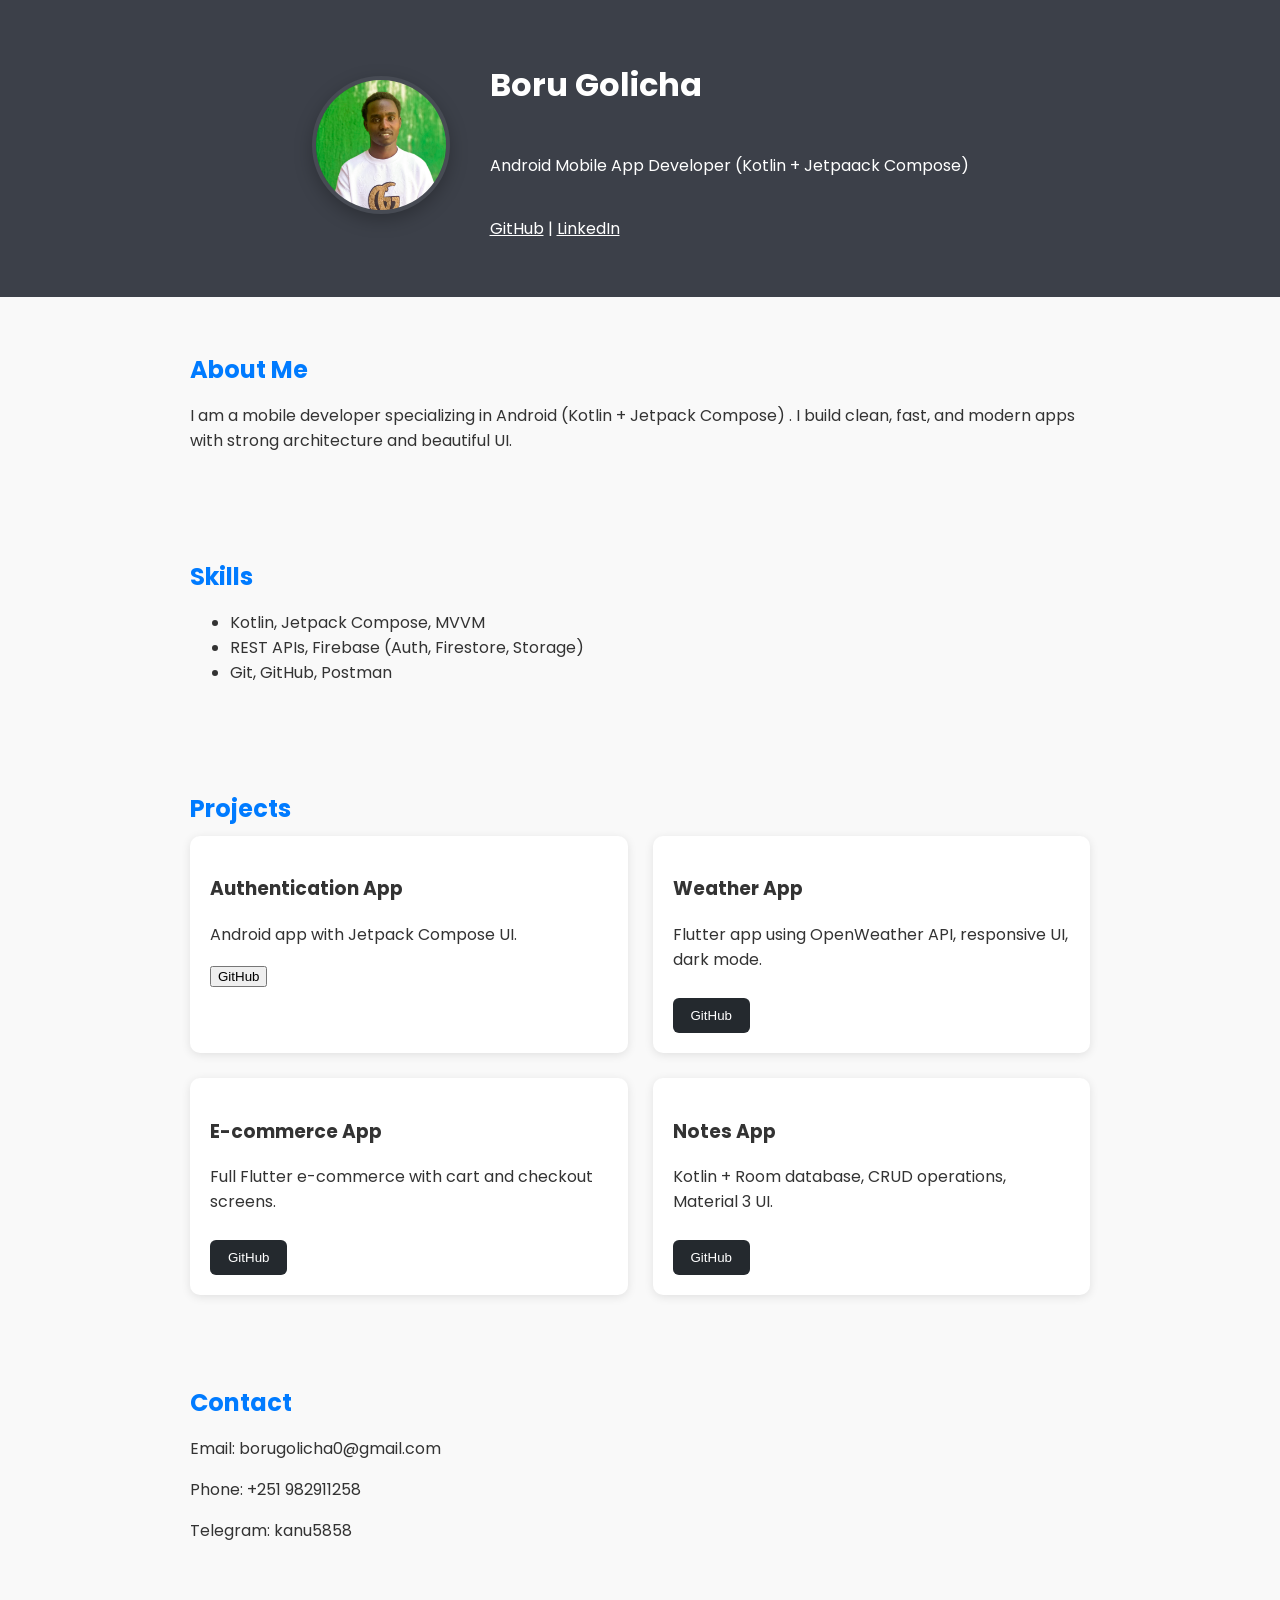
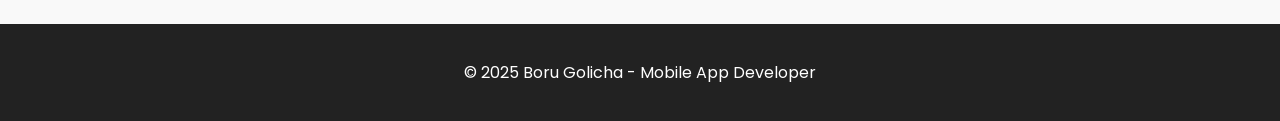
==== index.html @ 254abd11 "Update title to reflect Android Mobile App Developer" ====
<!DOCTYPE html>
<html lang="en">
<head>
<meta charset="UTF-8">
<meta name="viewport" content="width=device-width, initial-scale=1.0">
<title>Boru Golicha -Android Mobile App Developer</title>
<link href="https://fonts.googleapis.com/css2?family=Poppins:wght@300;400;600&display=swap" rel="stylesheet">

<style>
    body {
        font-family: 'Poppins', sans-serif;
        margin: 0;
        background: #f9f9f9;
        color: #333;
    }

    /* -------- HEADER -------- */
    header {
        padding: 40px 20px;
        text-align: center;
        background: #3c4049;
        color: #fff;
        display: flex;
        flex-direction: column;
        align-items: center;
        gap: 18px;
    }

    .profile img {
        border-radius: 50%;
        width: 130px;
        height: 130px;
        object-fit: cover;
        border: 4px solid rgba(255,255,255,0.06);
        box-shadow: 0 6px 18px rgba(0,0,0,0.25);
    }

    .header-text {
        display: flex;
        flex-direction: column;
        align-items: center;
        gap: 6px;
    }

    /* Desktop layout */
    @media (min-width: 768px) {
        header {
            flex-direction: row;
            justify-content: center;
            text-align: left;
            gap: 40px;
        }
        .header-text {
            align-items: flex-start;
        }
    }

    /* -------- CONTENT SECTIONS -------- */
    section {
        padding: 35px 20px;
        max-width: 900px;
        margin: auto;
    }

    h2 {
        color: #007bff;
        margin-bottom: 10px;
    }

    /* -------- PROJECTS GRID -------- */
    .projects {
        display: grid;
        grid-template-columns: 1fr;
        gap: 25px;
    }

    /* two columns only on large screens */
    @media (min-width: 768px) {
        .projects {
            grid-template-columns: 1fr 1fr;
        }
    }

    .card {
        background: #fff;
        padding: 20px;
        border-radius: 10px;
        box-shadow: 0 2px 10px rgba(0,0,0,0.1);
    }

    /* -------- GITHUB BUTTON -------- */
    .github-btn {
        cursor: pointer;
        padding: 10px 18px;
        background: #24292e;
        color: white;
        border: none;
        border-radius: 6px;
        transition: background 0.25s ease, transform 0.25s ease;
        margin-top: 10px;
    }

    .github-btn:hover {
        background: #2f363d;
        transform: scale(1.07);
    }

    footer {
        text-align: center;
        padding: 20px;
        background: #222;
        color: #fff;
        margin-top: 30px;
    }
</style>
</head>
<body>

<header>
    <div class="profile">
        <img src="profile.png" alt="My photo">

    </div>

    <div class="header-text">
        <h1>Boru Golicha</h1>
        <p>Android Mobile App Developer (Kotlin + Jetpaack Compose)</p>
        <p>
            <a href="https://github.com/kanu5858" style="color:#fff;">GitHub</a> |
            <a href="https://linkedin.com/in/boru5858" style="color:#fff;">LinkedIn</a>
        </p>
    </div>
</header>

<section>
    <h2>About Me</h2>
    <p>I am a mobile developer specializing in Android (Kotlin + Jetpack Compose) . I build clean, fast, and modern apps with strong architecture and beautiful UI.</p>
</section>

<section>
    <h2>Skills</h2>
    <ul>
        <li>Kotlin, Jetpack Compose, MVVM</li>
       <!-- <li>Flutter, Dart, Provider, Riverpod</li> -->
        <li>REST APIs, Firebase (Auth, Firestore, Storage)</li>
        <li>Git, GitHub, Postman</li>
    </ul>
</section>

<section>
    <h2>Projects</h2>
    <div class="projects">

        <div class="card">
            <h3>Authentication App</h3>
            <p>Android app with Jetpack Compose UI.</p>
            <button class="https://github.com/kanu5858/Android-Auth-App.git">GitHub</button>
        </div>

        <div class="card">
            <h3>Weather App</h3>
            <p>Flutter app using OpenWeather API, responsive UI, dark mode.</p>
            <button class="github-btn" data-link="https://github.com/kanu5858/weather-app">GitHub</button>
        </div>

        <div class="card">
            <h3>E-commerce App</h3>
            <p>Full Flutter e-commerce with cart and checkout screens.</p>
            <button class="github-btn" data-link="https://github.com/kanu5858/ecommerce-app">GitHub</button>
        </div>

        <div class="card">
            <h3>Notes App</h3>
            <p>Kotlin + Room database, CRUD operations, Material 3 UI.</p>
            <button class="github-btn" data-link="https://github.com/kanu5858/notes-app">GitHub</button>
        </div>

    </div>
</section>

<section>
    <h2>Contact</h2>
    <p>Email: borugolicha0@gmail.com</p>
    <p>Phone: +251 982911258</p>
    <p>Telegram: kanu5858</p>
</section>

<footer>
    <p>© 2025 Boru Golicha - Mobile App Developer</p>
</footer>

<script>
    document.querySelectorAll(".github-btn").forEach(btn => {
        btn.addEventListener("click", () => {
            window.open(btn.dataset.link, "_blank");
        });
    });
</script>

</body>
</html>
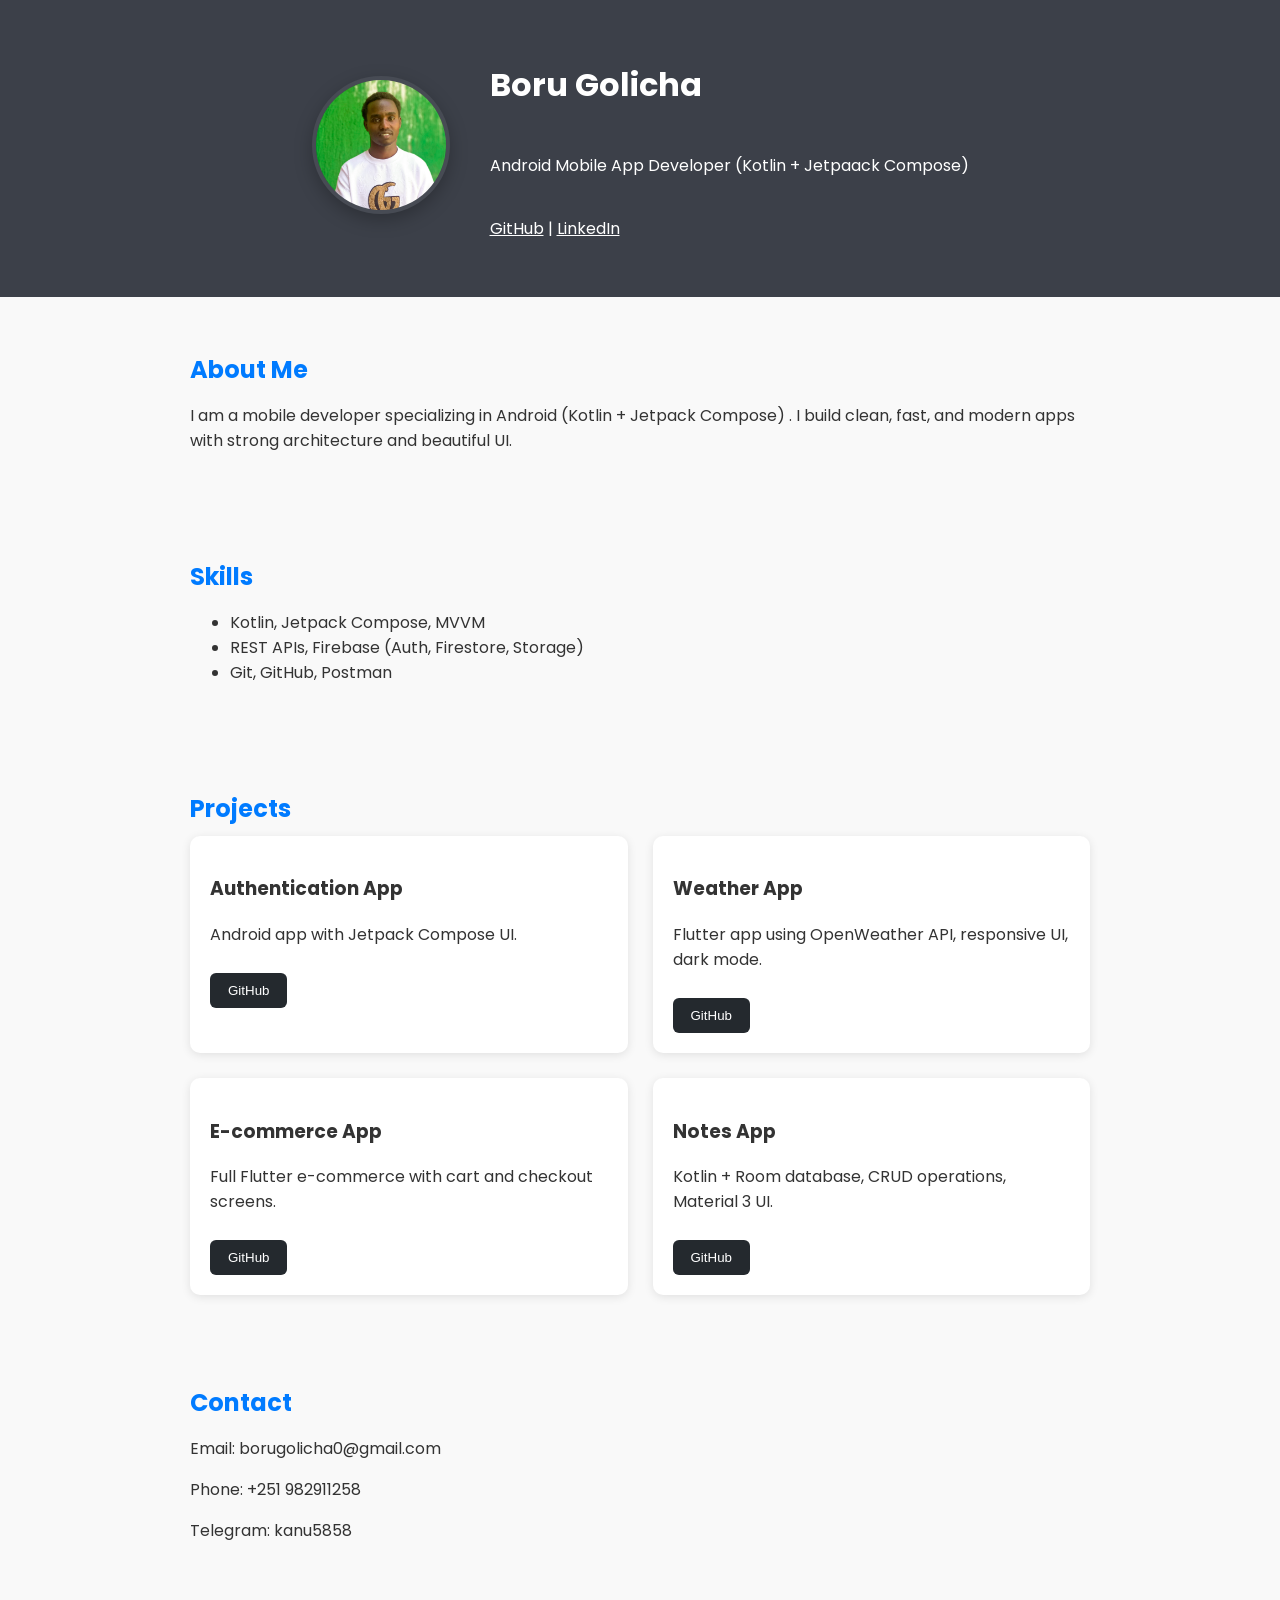
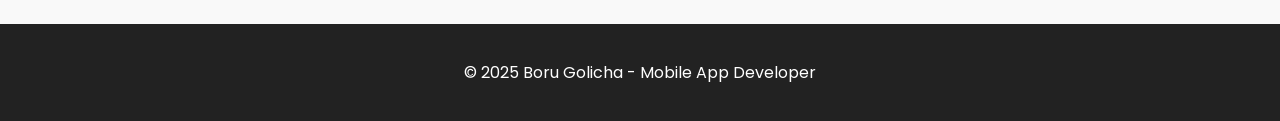
==== commit a17c9e1b: "Update GitHub button to use data-link attribute" ====
--- a/index.html
+++ b/index.html
@@ -154,7 +154,9 @@
         <div class="card">
             <h3>Authentication App</h3>
             <p>Android app with Jetpack Compose UI.</p>
-            <button class="https://github.com/kanu5858/Android-Auth-App.git">GitHub</button>
+            <button class="github-btn" data-link="https://github.com/kanu5858/Android-Auth-App.git">GitHub</button>
+         
+
         </div>
 
         <div class="card">
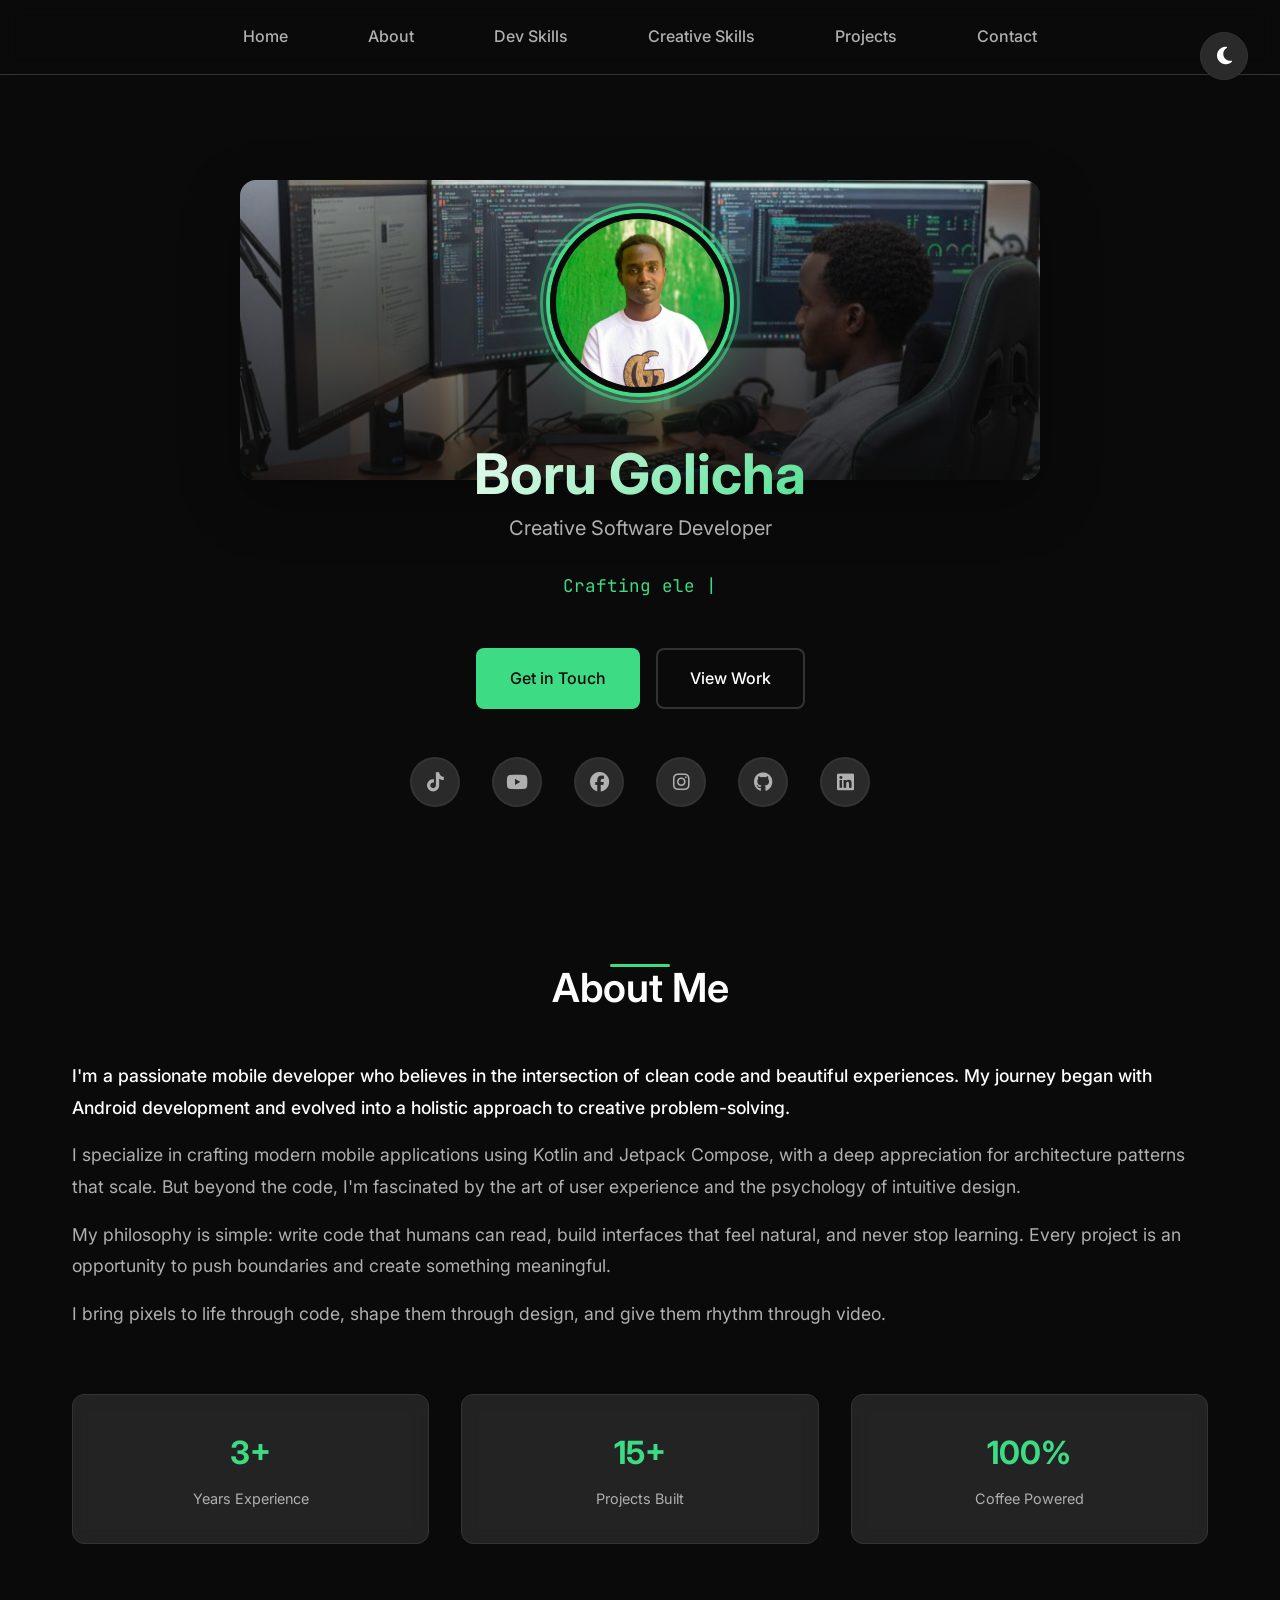
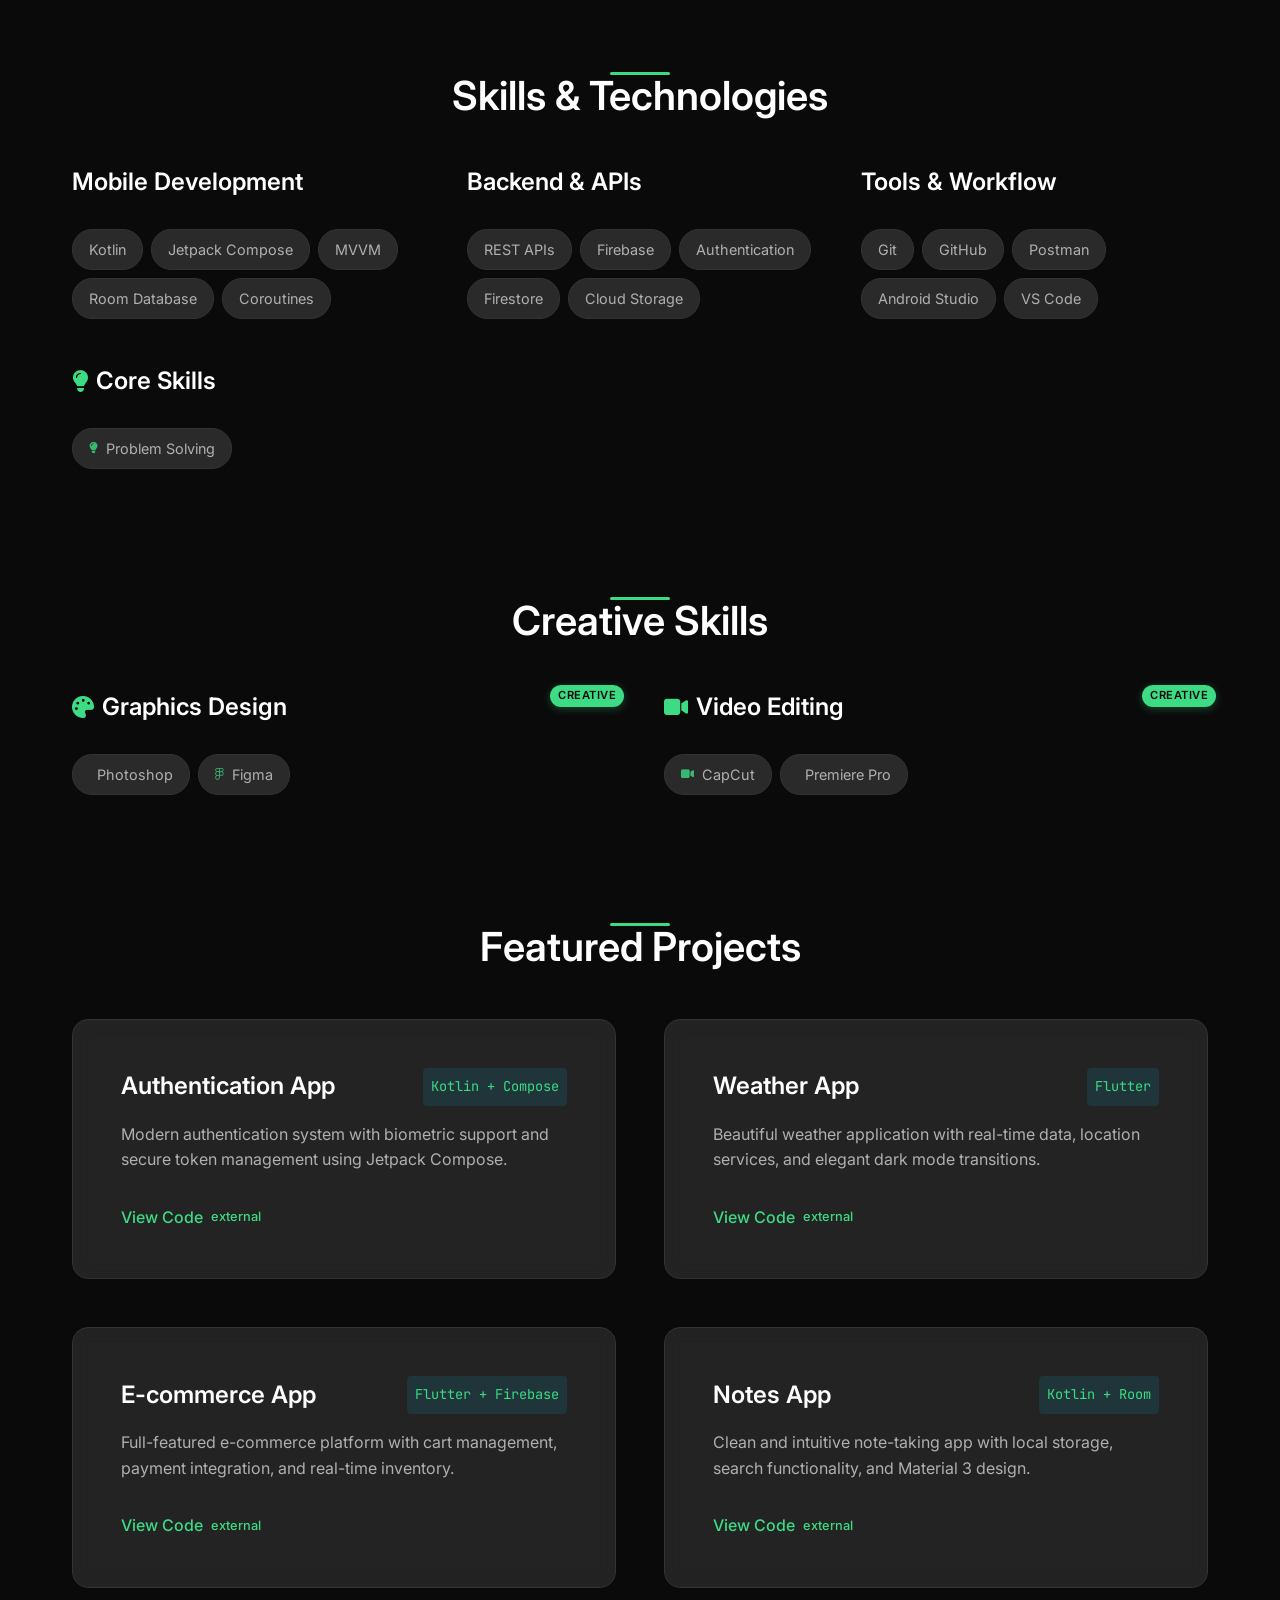
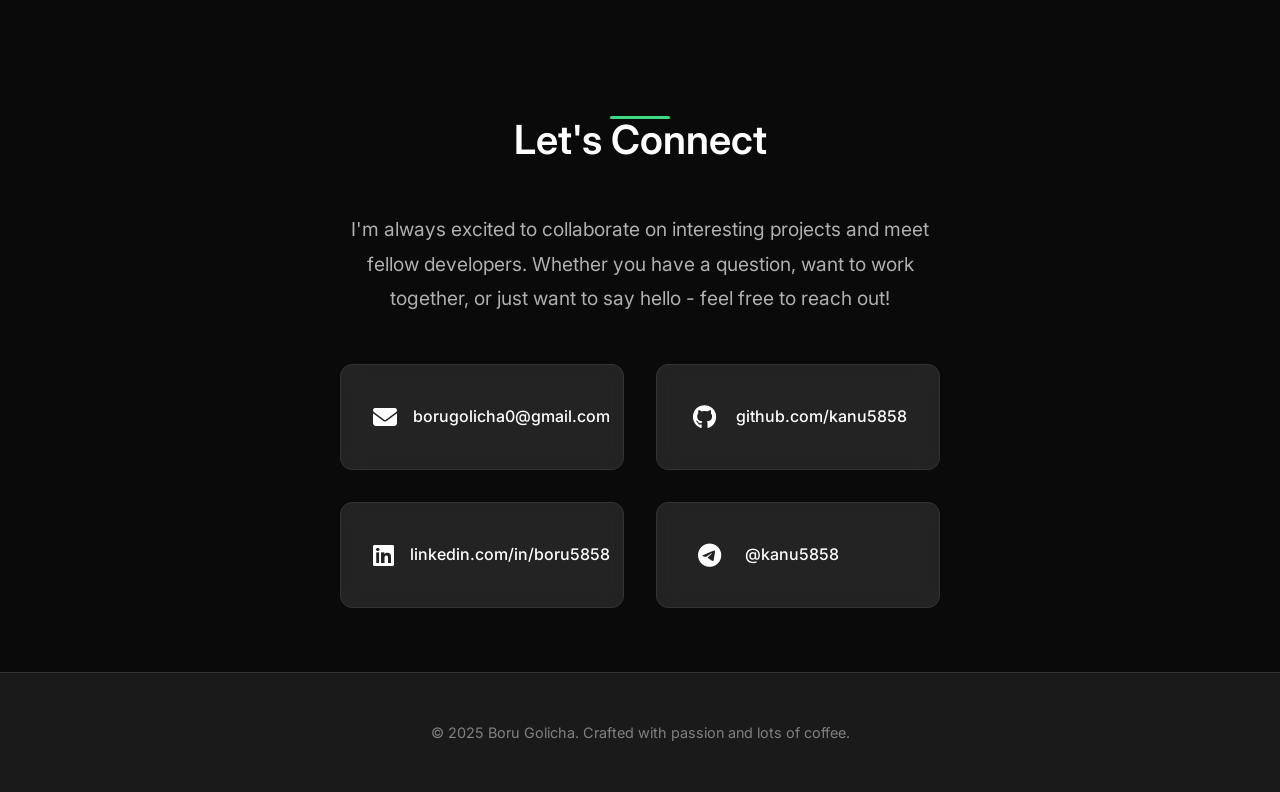
==== commit 921760ac: "Portfolio updated" ====
--- a/index.html
+++ b/index.html
@@ -1,203 +1,292 @@
 <!DOCTYPE html>
 <html lang="en">
 <head>
-<meta charset="UTF-8">
-<meta name="viewport" content="width=device-width, initial-scale=1.0">
-<title>Boru Golicha -Android Mobile App Developer</title>
-<link href="https://fonts.googleapis.com/css2?family=Poppins:wght@300;400;600&display=swap" rel="stylesheet">
-
-<style>
-    body {
-        font-family: 'Poppins', sans-serif;
-        margin: 0;
-        background: #f9f9f9;
-        color: #333;
-    }
-
-    /* -------- HEADER -------- */
-    header {
-        padding: 40px 20px;
-        text-align: center;
-        background: #3c4049;
-        color: #fff;
-        display: flex;
-        flex-direction: column;
-        align-items: center;
-        gap: 18px;
-    }
-
-    .profile img {
-        border-radius: 50%;
-        width: 130px;
-        height: 130px;
-        object-fit: cover;
-        border: 4px solid rgba(255,255,255,0.06);
-        box-shadow: 0 6px 18px rgba(0,0,0,0.25);
-    }
-
-    .header-text {
-        display: flex;
-        flex-direction: column;
-        align-items: center;
-        gap: 6px;
-    }
-
-    /* Desktop layout */
-    @media (min-width: 768px) {
-        header {
-            flex-direction: row;
-            justify-content: center;
-            text-align: left;
-            gap: 40px;
-        }
-        .header-text {
-            align-items: flex-start;
-        }
-    }
-
-    /* -------- CONTENT SECTIONS -------- */
-    section {
-        padding: 35px 20px;
-        max-width: 900px;
-        margin: auto;
-    }
-
-    h2 {
-        color: #007bff;
-        margin-bottom: 10px;
-    }
-
-    /* -------- PROJECTS GRID -------- */
-    .projects {
-        display: grid;
-        grid-template-columns: 1fr;
-        gap: 25px;
-    }
-
-    /* two columns only on large screens */
-    @media (min-width: 768px) {
-        .projects {
-            grid-template-columns: 1fr 1fr;
-        }
-    }
-
-    .card {
-        background: #fff;
-        padding: 20px;
-        border-radius: 10px;
-        box-shadow: 0 2px 10px rgba(0,0,0,0.1);
-    }
-
-    /* -------- GITHUB BUTTON -------- */
-    .github-btn {
-        cursor: pointer;
-        padding: 10px 18px;
-        background: #24292e;
-        color: white;
-        border: none;
-        border-radius: 6px;
-        transition: background 0.25s ease, transform 0.25s ease;
-        margin-top: 10px;
-    }
-
-    .github-btn:hover {
-        background: #2f363d;
-        transform: scale(1.07);
-    }
-
-    footer {
-        text-align: center;
-        padding: 20px;
-        background: #222;
-        color: #fff;
-        margin-top: 30px;
-    }
-</style>
+    <meta charset="UTF-8">
+    <meta name="viewport" content="width=device-width, initial-scale=1.0">
+    <title>Boru Golicha - Creative Software Developer</title>
+    <link rel="preconnect" href="https://fonts.googleapis.com">
+    <link rel="preconnect" href="https://fonts.gstatic.com" crossorigin>
+    <link href="https://fonts.googleapis.com/css2?family=Inter:wght@300;400;500;600;700&family=JetBrains+Mono:wght@400;500&display=swap" rel="stylesheet">
+    <link rel="stylesheet" href="https://cdnjs.cloudflare.com/ajax/libs/font-awesome/6.5.1/css/all.min.css">
+    <link rel="stylesheet" href="style.css">
 </head>
 <body>
-
-<header>
-    <div class="profile">
-        <img src="profile.png" alt="My photo">
-
-    </div>
-
-    <div class="header-text">
-        <h1>Boru Golicha</h1>
-        <p>Android Mobile App Developer (Kotlin + Jetpaack Compose)</p>
-        <p>
-            <a href="https://github.com/kanu5858" style="color:#fff;">GitHub</a> |
-            <a href="https://linkedin.com/in/boru5858" style="color:#fff;">LinkedIn</a>
-        </p>
-    </div>
-</header>
-
-<section>
-    <h2>About Me</h2>
-    <p>I am a mobile developer specializing in Android (Kotlin + Jetpack Compose) . I build clean, fast, and modern apps with strong architecture and beautiful UI.</p>
-</section>
-
-<section>
-    <h2>Skills</h2>
-    <ul>
-        <li>Kotlin, Jetpack Compose, MVVM</li>
-       <!-- <li>Flutter, Dart, Provider, Riverpod</li> -->
-        <li>REST APIs, Firebase (Auth, Firestore, Storage)</li>
-        <li>Git, GitHub, Postman</li>
-    </ul>
-</section>
-
-<section>
-    <h2>Projects</h2>
-    <div class="projects">
-
-        <div class="card">
-            <h3>Authentication App</h3>
-            <p>Android app with Jetpack Compose UI.</p>
-            <button class="github-btn" data-link="https://github.com/kanu5858/Android-Auth-App.git">GitHub</button>
-         
-
+    <div class="cursor-glow"></div>
+    
+    <button class="theme-toggle" aria-label="Toggle theme">
+        <i class="fas fa-moon theme-icon"></i>
+    </button>
+
+    <nav class="nav-container">
+        <div class="nav-content">
+            <a href="#hero" class="nav-link">Home</a>
+            <a href="#about" class="nav-link">About</a>
+            <a href="#skills" class="nav-link">Dev Skills</a>
+            <a href="#creative-skills" class="nav-link">Creative Skills</a>
+            <a href="#projects" class="nav-link">Projects</a>
+            <a href="#contact" class="nav-link">Contact</a>
         </div>
-
-        <div class="card">
-            <h3>Weather App</h3>
-            <p>Flutter app using OpenWeather API, responsive UI, dark mode.</p>
-            <button class="github-btn" data-link="https://github.com/kanu5858/weather-app">GitHub</button>
+    </nav>
+
+    <main>
+        <section id="hero" class="hero">
+            <div class="hero-background">
+                <div class="cover-image"></div>
+                <div class="hero-overlay"></div>
+            </div>
+            <div class="hero-content">
+                <div class="profile-container">
+                    <div class="profile-image-wrapper">
+                        <img src="profile.png" alt="Boru Golicha" class="profile-image">
+                        <div class="profile-border"></div>
+                    </div>
+                </div>
+                <h1 class="hero-title">
+                    <span class="name">Boru Golicha</span>
+                    <span class="title">Creative Software Developer</span>
+                </h1>
+                <p class="hero-tagline">
+                    <span id="typing-text"></span>
+                    <span class="cursor">|</span>
+                </p>
+                <div class="hero-actions">
+                    <a href="#contact" class="btn btn-primary">Get in Touch</a>
+                    <a href="#projects" class="btn btn-secondary">View Work</a>
+                </div>
+                <div class="hero-social">
+                    <a href="https://www.tiktok.com/@kanutechome" class="social-link" target="_blank" rel="noopener" aria-label="TikTok">
+                        <i class="fab fa-tiktok"></i>
+                    </a>
+                    <a href="https://www.youtube.com/@kanutechome" class="social-link" target="_blank" rel="noopener" aria-label="YouTube">
+                        <i class="fab fa-youtube"></i>
+                    </a>
+                    <a href="https://facebook.com/@kanutechome" class="social-link" target="_blank" rel="noopener" aria-label="Facebook">
+                        <i class="fab fa-facebook"></i>
+                    </a>
+                    <a href="https://instagram.com/kanu5858" class="social-link" target="_blank" rel="noopener" aria-label="Instagram">
+                        <i class="fab fa-instagram"></i>
+                    </a>
+                    <a href="https://github.com/kanu5858" class="social-link" target="_blank" rel="noopener" aria-label="GitHub">
+                        <i class="fab fa-github"></i>
+                    </a>
+                    <a href="https://linkedin.com/in/boru5858" class="social-link" target="_blank" rel="noopener" aria-label="LinkedIn">
+                        <i class="fab fa-linkedin"></i>
+                    </a>
+                </div>
+            </div>
+            <div class="hero-visual">
+                <div class="code-grid">
+                    <div class="code-line"></div>
+                    <div class="code-line"></div>
+                    <div class="code-line"></div>
+                    <div class="code-line"></div>
+                    <div class="code-line"></div>
+                </div>
+            </div>
+        </section>
+
+        <section id="about" class="about">
+            <div class="container">
+                <h2 class="section-title">About Me</h2>
+                <div class="about-content">
+                    <div class="about-text">
+                        <p class="about-intro">
+                            I'm a passionate mobile developer who believes in the intersection of clean code and beautiful experiences. My journey began with Android development and evolved into a holistic approach to creative problem-solving.
+                        </p>
+                        <p>
+                            I specialize in crafting modern mobile applications using Kotlin and Jetpack Compose, with a deep appreciation for architecture patterns that scale. But beyond the code, I'm fascinated by the art of user experience and the psychology of intuitive design.
+                        </p>
+                        <p>
+                            My philosophy is simple: write code that humans can read, build interfaces that feel natural, and never stop learning. Every project is an opportunity to push boundaries and create something meaningful.
+                        </p>
+                        <p>
+                            I bring pixels to life through code, shape them through design, and give them rhythm through video.
+                        </p>
+                    </div>
+                    <div class="about-stats">
+                        <div class="stat">
+                            <span class="stat-number">3+</span>
+                            <span class="stat-label">Years Experience</span>
+                        </div>
+                        <div class="stat">
+                            <span class="stat-number">15+</span>
+                            <span class="stat-label">Projects Built</span>
+                        </div>
+                        <div class="stat">
+                            <span class="stat-number">100%</span>
+                            <span class="stat-label">Coffee Powered</span>
+                        </div>
+                    </div>
+                </div>
+            </div>
+        </section>
+
+        <section id="skills" class="skills">
+            <div class="container">
+                <h2 class="section-title">Skills & Technologies</h2>
+                <div class="skills-grid">
+                    <div class="skill-category">
+                        <h3>Mobile Development</h3>
+                        <div class="skill-chips">
+                            <span class="skill-chip">Kotlin</span>
+                            <span class="skill-chip">Jetpack Compose</span>
+                            <span class="skill-chip">MVVM</span>
+                            <span class="skill-chip">Room Database</span>
+                            <span class="skill-chip">Coroutines</span>
+                        </div>
+                    </div>
+                    <div class="skill-category">
+                        <h3>Backend & APIs</h3>
+                        <div class="skill-chips">
+                            <span class="skill-chip">REST APIs</span>
+                            <span class="skill-chip">Firebase</span>
+                            <span class="skill-chip">Authentication</span>
+                            <span class="skill-chip">Firestore</span>
+                            <span class="skill-chip">Cloud Storage</span>
+                        </div>
+                    </div>
+                    <div class="skill-category">
+                        <h3>Tools & Workflow</h3>
+                        <div class="skill-chips">
+                            <span class="skill-chip">Git</span>
+                            <span class="skill-chip">GitHub</span>
+                            <span class="skill-chip">Postman</span>
+                            <span class="skill-chip">Android Studio</span>
+                            <span class="skill-chip">VS Code</span>
+                        </div>
+                    </div>
+                    <div class="skill-category">
+                        <h3><i class="fas fa-lightbulb"></i> Core Skills</h3>
+                        <div class="skill-chips">
+                            <span class="skill-chip"><i class="fas fa-lightbulb"></i> Problem Solving</span>
+                        </div>
+                    </div>
+                                    </div>
+            </div>
+        </section>
+
+        <section id="creative-skills" class="skills">
+            <div class="container">
+                <h2 class="section-title">Creative Skills</h2>
+                <div class="skills-grid">
+                    <div class="skill-category creative-category">
+                        <h3><i class="fas fa-palette"></i> Graphics Design</h3>
+                        <div class="skill-chips">
+                            <span class="skill-chip"><i class="fab fa-adobe"></i> Photoshop</span>
+                            <span class="skill-chip"><i class="fab fa-figma"></i> Figma</span>
+                        </div>
+                    </div>
+                    <div class="skill-category creative-category">
+                        <h3><i class="fas fa-video"></i> Video Editing</h3>
+                        <div class="skill-chips">
+                            <span class="skill-chip"><i class="fas fa-video"></i> CapCut</span>
+                            <span class="skill-chip"><i class="fab fa-adobe"></i> Premiere Pro</span>
+                        </div>
+                    </div>
+                </div>
+            </div>
+        </section>
+
+        <section id="projects" class="projects">
+            <div class="container">
+                <h2 class="section-title">Featured Projects</h2>
+                <div class="projects-grid">
+                    <article class="project-card">
+                        <div class="project-header">
+                            <h3>Authentication App</h3>
+                            <span class="project-tech">Kotlin + Compose</span>
+                        </div>
+                        <p>Modern authentication system with biometric support and secure token management using Jetpack Compose.</p>
+                        <div class="project-links">
+                            <a href="https://github.com/kanu5858/Android-Auth-App.git" class="project-link" target="_blank" rel="noopener">
+                                <span>View Code</span>
+                                <span>external</span>
+                            </a>
+                        </div>
+                    </article>
+
+                    <article class="project-card">
+                        <div class="project-header">
+                            <h3>Weather App</h3>
+                            <span class="project-tech">Flutter</span>
+                        </div>
+                        <p>Beautiful weather application with real-time data, location services, and elegant dark mode transitions.</p>
+                        <div class="project-links">
+                            <a href="https://github.com/kanu5858/weather-app" class="project-link" target="_blank" rel="noopener">
+                                <span>View Code</span>
+                                <span>external</span>
+                            </a>
+                        </div>
+                    </article>
+
+                    <article class="project-card">
+                        <div class="project-header">
+                            <h3>E-commerce App</h3>
+                            <span class="project-tech">Flutter + Firebase</span>
+                        </div>
+                        <p>Full-featured e-commerce platform with cart management, payment integration, and real-time inventory.</p>
+                        <div class="project-links">
+                            <a href="https://github.com/kanu5858/ecommerce-app" class="project-link" target="_blank" rel="noopener">
+                                <span>View Code</span>
+                                <span>external</span>
+                            </a>
+                        </div>
+                    </article>
+
+                    <article class="project-card">
+                        <div class="project-header">
+                            <h3>Notes App</h3>
+                            <span class="project-tech">Kotlin + Room</span>
+                        </div>
+                        <p>Clean and intuitive note-taking app with local storage, search functionality, and Material 3 design.</p>
+                        <div class="project-links">
+                            <a href="https://github.com/kanu5858/notes-app" class="project-link" target="_blank" rel="noopener">
+                                <span>View Code</span>
+                                <span>external</span>
+                            </a>
+                        </div>
+                    </article>
+                </div>
+            </div>
+        </section>
+
+        <section id="contact" class="contact">
+            <div class="container">
+                <h2 class="section-title">Let's Connect</h2>
+                <div class="contact-content">
+                    <p class="contact-intro">
+                        I'm always excited to collaborate on interesting projects and meet fellow developers. 
+                        Whether you have a question, want to work together, or just want to say hello - feel free to reach out!
+                    </p>
+                    <div class="contact-links">
+                        <a href="mailto:borugolicha0@gmail.com" class="contact-link">
+                            <i class="fas fa-envelope contact-icon"></i>
+                            <span class="contact-text">borugolicha0@gmail.com</span>
+                        </a>
+                        <a href="https://github.com/kanu5858" class="contact-link" target="_blank" rel="noopener">
+                            <i class="fab fa-github contact-icon"></i>
+                            <span class="contact-text">github.com/kanu5858</span>
+                        </a>
+                        <a href="https://linkedin.com/in/boru5858" class="contact-link" target="_blank" rel="noopener">
+                            <i class="fab fa-linkedin contact-icon"></i>
+                            <span class="contact-text">linkedin.com/in/boru5858</span>
+                        </a>
+                        <a href="https://t.me/kanu5858" class="contact-link" target="_blank" rel="noopener">
+                            <i class="fab fa-telegram contact-icon"></i>
+                            <span class="contact-text">@kanu5858</span>
+                        </a>
+                    </div>
+                </div>
+            </div>
+        </section>
+    </main>
+
+    <footer class="footer">
+        <div class="container">
+            <p>&copy; 2025 Boru Golicha. Crafted with passion and lots of coffee.</p>
         </div>
-
-        <div class="card">
-            <h3>E-commerce App</h3>
-            <p>Full Flutter e-commerce with cart and checkout screens.</p>
-            <button class="github-btn" data-link="https://github.com/kanu5858/ecommerce-app">GitHub</button>
-        </div>
-
-        <div class="card">
-            <h3>Notes App</h3>
-            <p>Kotlin + Room database, CRUD operations, Material 3 UI.</p>
-            <button class="github-btn" data-link="https://github.com/kanu5858/notes-app">GitHub</button>
-        </div>
-
-    </div>
-</section>
-
-<section>
-    <h2>Contact</h2>
-    <p>Email: borugolicha0@gmail.com</p>
-    <p>Phone: +251 982911258</p>
-    <p>Telegram: kanu5858</p>
-</section>
-
-<footer>
-    <p>© 2025 Boru Golicha - Mobile App Developer</p>
-</footer>
-
-<script>
-    document.querySelectorAll(".github-btn").forEach(btn => {
-        btn.addEventListener("click", () => {
-            window.open(btn.dataset.link, "_blank");
-        });
-    });
-</script>
-
+    </footer>
+
+    <script src="script.js"></script>
 </body>
 </html>
--- a/style.css
+++ b/style.css
@@ -0,0 +1,996 @@
+/* ===== CSS VARIABLES & GLOBAL STYLES ===== */
+:root {
+  /* Colors */
+  --bg-primary: #0a0a0a;
+  --bg-secondary: #1a1a1a;
+  --bg-tertiary: #2a2a2a;
+  --text-primary: #ffffff;
+  --text-secondary: #b0b0b0;
+  --text-muted: #808080;
+  --accent: #3ddc84;
+  --accent-hover: #00c853;
+  --border: #333333;
+  --card-bg: rgba(42, 42, 42, 0.8);
+  
+  /* Typography */
+  --font-primary: 'Inter', -apple-system, BlinkMacSystemFont, 'Segoe UI', sans-serif;
+  --font-mono: 'JetBrains Mono', 'Fira Code', 'Consolas', monospace;
+  
+  /* Spacing */
+  --spacing-xs: 0.5rem;
+  --spacing-sm: 1rem;
+  --spacing-md: 2rem;
+  --spacing-lg: 3rem;
+  --spacing-xl: 4rem;
+  
+  /* Transitions */
+  --transition-fast: 0.15s ease;
+  --transition-normal: 0.3s ease;
+  --transition-slow: 0.5s ease;
+  
+  /* Shadows */
+  --shadow-sm: 0 2px 8px rgba(0, 0, 0, 0.3);
+  --shadow-md: 0 8px 24px rgba(0, 0, 0, 0.4);
+  --shadow-lg: 0 16px 48px rgba(0, 0, 0, 0.5);
+}
+
+/* Light Theme */
+[data-theme="light"] {
+  --bg-primary: #ffffff;
+  --bg-secondary: #f8f9fa;
+  --bg-tertiary: #e9ecef;
+  --text-primary: #212529;
+  --text-secondary: #6c757d;
+  --text-muted: #adb5bd;
+  --accent: #3ddc84;
+  --accent-hover: #00c853;
+  --border: #dee2e6;
+  --card-bg: rgba(255, 255, 255, 0.9);
+}
+
+/* ===== RESET & BASE ===== */
+* {
+  margin: 0;
+  padding: 0;
+  box-sizing: border-box;
+}
+
+html {
+  scroll-behavior: smooth;
+  font-size: 16px;
+}
+
+body {
+  font-family: var(--font-primary);
+  background: var(--bg-primary);
+  color: var(--text-primary);
+  line-height: 1.6;
+  overflow-x: hidden;
+  transition: background-color var(--transition-normal), color var(--transition-normal);
+}
+
+/* ===== TYPOGRAPHY ===== */
+h1, h2, h3 {
+  font-weight: 600;
+  line-height: 1.2;
+  color: var(--text-primary);
+}
+
+h1 { font-size: clamp(2rem, 5vw, 3.5rem); }
+h2 { font-size: clamp(1.5rem, 4vw, 2.5rem); }
+h3 { font-size: clamp(1.25rem, 3vw, 1.5rem); }
+
+p {
+  color: var(--text-secondary);
+  margin-bottom: var(--spacing-sm);
+}
+
+/* ===== LAYOUT ===== */
+.container {
+  max-width: 1200px;
+  margin: 0 auto;
+  padding: 0 var(--spacing-md);
+}
+
+section {
+  padding: var(--spacing-xl) 0;
+  position: relative;
+}
+
+.section-title {
+  text-align: center;
+  margin-bottom: var(--spacing-lg);
+  position: relative;
+}
+
+.section-title::after {
+  content: '';
+  position: absolute;
+  bottom: -var(--spacing-xs);
+  left: 50%;
+  transform: translateX(-50%);
+  width: 60px;
+  height: 3px;
+  background: var(--accent);
+  border-radius: 2px;
+}
+
+/* ===== NAVIGATION ===== */
+.nav-container {
+  position: fixed;
+  top: 0;
+  left: 0;
+  right: 0;
+  z-index: 1000;
+  background: rgba(10, 10, 10, 0.8);
+  backdrop-filter: blur(10px);
+  border-bottom: 1px solid var(--border);
+  transition: all var(--transition-normal);
+}
+
+[data-theme="light"] .nav-container {
+  background: rgba(255, 255, 255, 0.9);
+}
+
+.nav-content {
+  display: flex;
+  justify-content: center;
+  align-items: center;
+  padding: var(--spacing-sm) 0;
+  gap: var(--spacing-lg);
+}
+
+.nav-link {
+  color: var(--text-secondary);
+  text-decoration: none;
+  font-weight: 500;
+  padding: var(--spacing-xs) var(--spacing-sm);
+  border-radius: 6px;
+  transition: all var(--transition-fast);
+  position: relative;
+}
+
+.nav-link:hover {
+  color: var(--text-primary);
+  background: rgba(0, 212, 255, 0.1);
+}
+
+.nav-link:focus {
+  outline: 2px solid var(--accent);
+  outline-offset: 2px;
+}
+
+/* ===== THEME TOGGLE ===== */
+.theme-toggle {
+  position: fixed;
+  top: var(--spacing-md);
+  right: var(--spacing-md);
+  z-index: 1001;
+  background: var(--bg-tertiary);
+  border: 1px solid var(--border);
+  border-radius: 50%;
+  width: 48px;
+  height: 48px;
+  display: flex;
+  align-items: center;
+  justify-content: center;
+  cursor: pointer;
+  transition: all var(--transition-normal);
+  color: var(--text-primary);
+}
+
+.theme-toggle:hover {
+  background: var(--accent);
+  transform: scale(1.1);
+}
+
+.theme-toggle:focus {
+  outline: 2px solid var(--accent);
+  outline-offset: 2px;
+}
+
+.theme-icon {
+  font-size: 20px;
+}
+
+/* ===== CURSOR GLOW ===== */
+.cursor-glow {
+  position: fixed;
+  width: 20px;
+  height: 20px;
+  border-radius: 50%;
+  background: radial-gradient(circle, var(--accent), transparent);
+  pointer-events: none;
+  z-index: 9999;
+  opacity: 0;
+  transition: opacity 0.3s ease;
+  transform: translate(-50%, -50%);
+}
+
+/* ===== HERO SECTION ===== */
+.hero {
+  min-height: 100vh;
+  display: flex;
+  align-items: center;
+  justify-content: center;
+  position: relative;
+  overflow: hidden;
+  background: var(--bg-primary);
+}
+
+.hero-background {
+  position: absolute;
+  top: 20%;
+  left: 50%;
+  transform: translateX(-50%);
+  width: 90%;
+  max-width: 800px;
+  height: 300px;
+  z-index: 1;
+  border-radius: 16px;
+  overflow: hidden;
+  box-shadow: 0 20px 60px rgba(0, 0, 0, 0.3);
+}
+
+.cover-image {
+  width: 100%;
+  height: 100%;
+  background: linear-gradient(135deg, var(--bg-secondary) 0%, var(--bg-tertiary) 100%);
+  background-image: 
+    url('cover.jpg'),
+    linear-gradient(135deg, var(--bg-secondary) 0%, var(--bg-tertiary) 100%);
+  background-size: cover;
+  background-position: center;
+  background-repeat: no-repeat;
+  position: relative;
+}
+
+.cover-image::before {
+  content: '';
+  position: absolute;
+  top: 0;
+  left: 0;
+  right: 0;
+  bottom: 0;
+  background: linear-gradient(
+    to bottom,
+    rgba(10, 10, 10, 0) 0%,
+    rgba(10, 10, 10, 0.4) 30%,
+    rgba(10, 10, 10, 0.8) 100%
+  );
+}
+
+[data-theme="light"] .cover-image::before {
+  background: linear-gradient(
+    to bottom,
+    rgba(255, 255, 255, 0) 0%,
+    rgba(255, 255, 255, 0.4) 30%,
+    rgba(255, 255, 255, 0.8) 100%
+  );
+}
+
+.profile-container {
+  position: relative;
+  z-index: 3;
+  margin-top: 120px;
+  margin-bottom: var(--spacing-lg);
+}
+
+.profile-image-wrapper {
+  position: relative;
+  width: 180px;
+  height: 180px;
+  margin: 0 auto;
+}
+
+.profile-image {
+  width: 100%;
+  height: 100%;
+  border-radius: 50%;
+  object-fit: cover;
+  border: 6px solid var(--bg-primary);
+  box-shadow: 
+    0 0 0 4px var(--accent),
+    0 12px 40px rgba(61, 220, 132, 0.3);
+  transition: all var(--transition-normal);
+}
+
+.profile-border {
+  position: absolute;
+  top: -10px;
+  left: -10px;
+  right: -10px;
+  bottom: -10px;
+  border: 3px solid var(--accent);
+  border-radius: 50%;
+  opacity: 0.6;
+  animation: profilePulse 3s ease-in-out infinite;
+}
+
+@keyframes profilePulse {
+  0%, 100% { 
+    transform: scale(1);
+    opacity: 0.6;
+  }
+  50% { 
+    transform: scale(1.05);
+    opacity: 0.3;
+  }
+}
+
+.profile-image:hover {
+  transform: scale(1.05);
+  box-shadow: 
+    0 0 0 4px var(--bg-primary),
+    0 0 0 8px var(--accent),
+    0 16px 48px rgba(61, 220, 132, 0.4);
+}
+
+.hero-content {
+  text-align: center;
+  z-index: 2;
+  max-width: 800px;
+  padding: 0 var(--spacing-md);
+}
+
+.hero-title {
+  margin-bottom: var(--spacing-md);
+}
+
+.name {
+  display: block;
+  font-weight: 700;
+  background: linear-gradient(135deg, var(--text-primary), var(--accent));
+  -webkit-background-clip: text;
+  -webkit-text-fill-color: transparent;
+  background-clip: text;
+  margin-bottom: var(--spacing-xs);
+}
+
+.title {
+  display: block;
+  font-weight: 400;
+  color: var(--text-secondary);
+  font-size: clamp(1rem, 2.5vw, 1.25rem);
+}
+
+.hero-tagline {
+  font-family: var(--font-mono);
+  font-size: clamp(0.9rem, 2vw, 1.1rem);
+  color: var(--accent);
+  margin-bottom: var(--spacing-lg);
+  min-height: 1.5em;
+}
+
+.cursor {
+  animation: blink 1s infinite;
+}
+
+@keyframes blink {
+  0%, 50% { opacity: 1; }
+  51%, 100% { opacity: 0; }
+}
+
+.hero-actions {
+  display: flex;
+  gap: var(--spacing-sm);
+  justify-content: center;
+  flex-wrap: wrap;
+}
+
+.hero-social {
+  display: flex;
+  gap: var(--spacing-md);
+  justify-content: center;
+  margin-top: var(--spacing-lg);
+  flex-wrap: wrap;
+}
+
+.social-link {
+  display: flex;
+  align-items: center;
+  justify-content: center;
+  width: 50px;
+  height: 50px;
+  border-radius: 50%;
+  background: var(--bg-tertiary);
+  border: 2px solid var(--border);
+  color: var(--text-secondary);
+  text-decoration: none;
+  transition: all var(--transition-normal);
+  font-size: 1.2rem;
+}
+
+.social-link:hover {
+  background: var(--accent);
+  color: var(--bg-primary);
+  border-color: var(--accent);
+  transform: translateY(-4px) scale(1.1);
+  box-shadow: 0 8px 24px rgba(61, 220, 132, 0.3);
+}
+
+.social-link:focus {
+  outline: 2px solid var(--accent);
+  outline-offset: 4px;
+}
+
+.btn {
+  padding: var(--spacing-sm) var(--spacing-md);
+  border-radius: 8px;
+  text-decoration: none;
+  font-weight: 500;
+  transition: all var(--transition-normal);
+  border: 2px solid transparent;
+  display: inline-flex;
+  align-items: center;
+  gap: var(--spacing-xs);
+}
+
+.btn-primary {
+  background: var(--accent);
+  color: var(--bg-primary);
+}
+
+.btn-primary:hover {
+  background: var(--accent-hover);
+  transform: translateY(-2px);
+  box-shadow: 0 8px 24px rgba(0, 212, 255, 0.3);
+}
+
+.btn-secondary {
+  background: transparent;
+  color: var(--text-primary);
+  border-color: var(--border);
+}
+
+.btn-secondary:hover {
+  background: var(--bg-tertiary);
+  border-color: var(--accent);
+  transform: translateY(-2px);
+}
+
+.btn:focus {
+  outline: 2px solid var(--accent);
+  outline-offset: 2px;
+}
+
+.hero-visual {
+  position: absolute;
+  top: 50%;
+  right: 10%;
+  transform: translateY(-50%);
+  opacity: 0.3;
+  z-index: 1;
+}
+
+.code-grid {
+  display: flex;
+  flex-direction: column;
+  gap: var(--spacing-xs);
+}
+
+.code-line {
+  height: 2px;
+  background: var(--accent);
+  border-radius: 1px;
+  animation: codeLine 3s ease-in-out infinite;
+}
+
+.code-line:nth-child(1) { width: 80%; animation-delay: 0s; }
+.code-line:nth-child(2) { width: 60%; animation-delay: 0.2s; }
+.code-line:nth-child(3) { width: 90%; animation-delay: 0.4s; }
+.code-line:nth-child(4) { width: 70%; animation-delay: 0.6s; }
+.code-line:nth-child(5) { width: 85%; animation-delay: 0.8s; }
+
+@keyframes codeLine {
+  0%, 100% { opacity: 0.3; transform: scaleX(0.8); }
+  50% { opacity: 1; transform: scaleX(1); }
+}
+
+/* ===== ABOUT SECTION ===== */
+.about-content {
+  display: grid;
+  grid-template-columns: 1fr;
+  gap: var(--spacing-lg);
+  align-items: start;
+}
+
+.about-text p {
+  font-size: 1.1rem;
+  line-height: 1.8;
+}
+
+.about-intro {
+  font-size: 1.3rem;
+  color: var(--text-primary);
+  font-weight: 500;
+}
+
+.about-stats {
+  display: grid;
+  grid-template-columns: repeat(auto-fit, minmax(150px, 1fr));
+  gap: var(--spacing-md);
+}
+
+.stat {
+  text-align: center;
+  padding: var(--spacing-md);
+  background: var(--card-bg);
+  border-radius: 12px;
+  backdrop-filter: blur(10px);
+  border: 1px solid var(--border);
+  transition: all var(--transition-normal);
+}
+
+.stat:hover {
+  transform: translateY(-4px);
+  border-color: var(--accent);
+  box-shadow: var(--shadow-md);
+}
+
+.stat-number {
+  display: block;
+  font-size: 2rem;
+  font-weight: 700;
+  color: var(--accent);
+  margin-bottom: var(--spacing-xs);
+}
+
+.stat-label {
+  font-size: 0.9rem;
+  color: var(--text-secondary);
+}
+
+/* ===== SKILLS SECTION ===== */
+.skills-grid {
+  display: grid;
+  grid-template-columns: repeat(auto-fit, minmax(300px, 1fr));
+  gap: var(--spacing-lg);
+}
+
+@media (max-width: 768px) {
+  .skills-grid {
+    grid-template-columns: 1fr;
+    gap: var(--spacing-md);
+  }
+  
+  .creative-category::before {
+    top: -6px;
+    right: -6px;
+    font-size: 0.65rem;
+    padding: 1px 6px;
+  }
+  
+  .skill-chip {
+    font-size: 0.85rem;
+  }
+  
+  .skill-chip i {
+    font-size: 0.75em;
+  }
+}
+
+@media (max-width: 480px) {
+  .skill-category h3 {
+    font-size: 1.1rem;
+  }
+  
+  .skill-chip {
+    font-size: 0.8rem;
+    padding: 6px 10px;
+  }
+  
+  .skill-chip i {
+    font-size: 0.7em;
+  }
+}
+
+.skill-category h3 {
+  margin-bottom: var(--spacing-md);
+  color: var(--text-primary);
+  display: flex;
+  align-items: center;
+  gap: var(--spacing-xs);
+}
+
+.skill-category h3 i {
+  color: var(--accent);
+  font-size: 0.9em;
+}
+
+.creative-category {
+  position: relative;
+}
+
+.creative-category::before {
+  content: 'Creative';
+  position: absolute;
+  top: -8px;
+  right: -8px;
+  background: var(--accent);
+  color: var(--bg-primary);
+  font-size: 0.7rem;
+  font-weight: 600;
+  padding: 2px 8px;
+  border-radius: 12px;
+  text-transform: uppercase;
+  letter-spacing: 0.5px;
+  box-shadow: 0 2px 8px rgba(61, 220, 132, 0.3);
+  z-index: 1;
+}
+
+.skill-chips {
+  display: flex;
+  flex-wrap: wrap;
+  gap: var(--spacing-xs);
+}
+
+.skill-chip {
+  padding: var(--spacing-xs) var(--spacing-sm);
+  background: var(--bg-tertiary);
+  border: 1px solid var(--border);
+  border-radius: 20px;
+  font-size: 0.9rem;
+  color: var(--text-secondary);
+  transition: all var(--transition-fast);
+  cursor: default;
+  display: inline-flex;
+  align-items: center;
+  gap: var(--spacing-xs);
+}
+
+.skill-chip i {
+  font-size: 0.8em;
+  color: var(--accent);
+  opacity: 0.8;
+  transition: all var(--transition-fast);
+}
+
+.skill-chip:hover i {
+  opacity: 1;
+  transform: scale(1.1);
+}
+
+.skill-chip:hover {
+  background: var(--accent);
+  color: var(--bg-primary);
+  transform: translateY(-2px);
+  box-shadow: 0 4px 12px rgba(0, 212, 255, 0.2);
+}
+
+/* ===== PROJECTS SECTION ===== */
+.projects-grid {
+  display: grid;
+  grid-template-columns: repeat(auto-fit, minmax(350px, 1fr));
+  gap: var(--spacing-lg);
+}
+
+.project-card {
+  background: var(--card-bg);
+  border: 1px solid var(--border);
+  border-radius: 16px;
+  padding: var(--spacing-lg);
+  backdrop-filter: blur(10px);
+  transition: all var(--transition-normal);
+  position: relative;
+  overflow: hidden;
+}
+
+.project-card::before {
+  content: '';
+  position: absolute;
+  top: 0;
+  left: 0;
+  right: 0;
+  height: 3px;
+  background: linear-gradient(90deg, var(--accent), var(--accent-hover));
+  transform: scaleX(0);
+  transition: transform var(--transition-normal);
+}
+
+.project-card:hover::before {
+  transform: scaleX(1);
+}
+
+.project-card:hover {
+  transform: translateY(-4px);
+  box-shadow: var(--shadow-lg);
+  border-color: var(--accent);
+}
+
+.project-header {
+  display: flex;
+  justify-content: space-between;
+  align-items: center;
+  margin-bottom: var(--spacing-sm);
+}
+
+.project-tech {
+  font-size: 0.85rem;
+  color: var(--accent);
+  font-family: var(--font-mono);
+  background: rgba(0, 212, 255, 0.1);
+  padding: var(--spacing-xs) var(--spacing-xs);
+  border-radius: 4px;
+}
+
+.project-links {
+  margin-top: var(--spacing-md);
+}
+
+.project-link {
+  display: inline-flex;
+  align-items: center;
+  gap: var(--spacing-xs);
+  color: var(--accent);
+  text-decoration: none;
+  font-weight: 500;
+  transition: all var(--transition-fast);
+}
+
+.project-link:hover {
+  color: var(--accent-hover);
+  transform: translateX(4px);
+}
+
+.project-link span:last-child {
+  font-size: 0.8rem;
+}
+
+/* ===== CONTACT SECTION ===== */
+.contact-content {
+  text-align: center;
+  max-width: 600px;
+  margin: 0 auto;
+}
+
+.contact-intro {
+  font-size: 1.2rem;
+  margin-bottom: var(--spacing-lg);
+  line-height: 1.8;
+}
+
+.contact-links {
+  display: grid;
+  grid-template-columns: repeat(auto-fit, minmax(250px, 1fr));
+  gap: var(--spacing-md);
+}
+
+.contact-link {
+  display: flex;
+  align-items: center;
+  gap: var(--spacing-sm);
+  padding: var(--spacing-md);
+  background: var(--card-bg);
+  border: 1px solid var(--border);
+  border-radius: 12px;
+  text-decoration: none;
+  color: var(--text-primary);
+  transition: all var(--transition-normal);
+  backdrop-filter: blur(10px);
+}
+
+.contact-link:hover {
+  background: var(--accent);
+  color: var(--bg-primary);
+  transform: translateY(-2px);
+  box-shadow: var(--shadow-md);
+}
+
+.contact-icon {
+  font-size: 1.5rem;
+  width: 40px;
+  height: 40px;
+  display: flex;
+  align-items: center;
+  justify-content: center;
+  border-radius: 8px;
+}
+
+.contact-link:hover .contact-icon {
+  transform: scale(1.1);
+}
+
+.contact-text {
+  font-weight: 500;
+}
+
+/* ===== FOOTER ===== */
+.footer {
+  background: var(--bg-secondary);
+  border-top: 1px solid var(--border);
+  padding: var(--spacing-lg) 0;
+  text-align: center;
+}
+
+.footer p {
+  color: var(--text-muted);
+  font-size: 0.9rem;
+  margin: 0;
+}
+
+/* ===== SCROLL REVEAL ANIMATIONS ===== */
+.reveal {
+  opacity: 0;
+  transform: translateY(30px);
+  transition: all 0.8s ease;
+}
+
+.reveal.active {
+  opacity: 1;
+  transform: translateY(0);
+}
+
+/* ===== RESPONSIVE DESIGN ===== */
+@media (max-width: 768px) {
+  .nav-content {
+    gap: var(--spacing-sm);
+    flex-wrap: wrap;
+  }
+  
+  .nav-link {
+    font-size: 0.9rem;
+    padding: var(--spacing-xs);
+  }
+  
+  .hero-visual {
+    display: none;
+  }
+  
+  .hero-background {
+    width: 95%;
+    height: 200px;
+    top: 15%;
+  }
+  
+  .profile-container {
+    margin-top: 80px;
+  }
+  
+  .profile-image-wrapper {
+    width: 150px;
+    height: 150px;
+  }
+  
+  .hero-actions {
+    flex-direction: column;
+    align-items: center;
+  }
+  
+  .hero-social {
+    gap: var(--spacing-sm);
+    margin-top: var(--spacing-md);
+  }
+  
+  .social-link {
+    width: 45px;
+    height: 45px;
+    font-size: 1rem;
+  }
+  
+  .btn {
+    width: 200px;
+    justify-content: center;
+  }
+  
+  .projects-grid {
+    grid-template-columns: 1fr;
+  }
+  
+  .skills-grid {
+    grid-template-columns: 1fr;
+    gap: var(--spacing-md);
+  }
+  
+  .creative-category::before {
+    top: -6px;
+    right: -6px;
+    font-size: 0.65rem;
+    padding: 1px 6px;
+  }
+  
+  .skill-chip {
+    font-size: 0.85rem;
+  }
+  
+  .skill-chip i {
+    font-size: 0.75em;
+  }
+}
+
+@media (max-width: 480px) {
+  .container {
+    padding: 0 var(--spacing-sm);
+  }
+  
+  section {
+    padding: var(--spacing-lg) 0;
+  }
+  
+  .theme-toggle {
+    top: var(--spacing-sm);
+    right: var(--spacing-sm);
+    width: 40px;
+    height: 40px;
+  }
+  
+  .hero-background {
+    width: 98%;
+    height: 150px;
+    top: 12%;
+  }
+  
+  .profile-container {
+    margin-top: 60px;
+  }
+  
+  .profile-image-wrapper {
+    width: 120px;
+    height: 120px;
+  }
+  
+  .hero-social {
+    gap: var(--spacing-xs);
+    margin-top: var(--spacing-sm);
+  }
+  
+  .social-link {
+    width: 40px;
+    height: 40px;
+    font-size: 0.9rem;
+  }
+  
+  .project-card {
+    padding: var(--spacing-md);
+  }
+  
+  .about-stats {
+    grid-template-columns: 1fr;
+  }
+}
+
+/* ===== ACCESSIBILITY ===== */
+@media (prefers-reduced-motion: reduce) {
+  * {
+    animation-duration: 0.01ms !important;
+    animation-iteration-count: 1 !important;
+    transition-duration: 0.01ms !important;
+  }
+  
+  html {
+    scroll-behavior: auto;
+  }
+}
+
+/* ===== FOCUS STYLES ===== */
+*:focus {
+  outline: 2px solid var(--accent);
+  outline-offset: 2px;
+}
+
+button:focus,
+a:focus {
+  outline-offset: 4px;
+}
+
+/* ===== PRINT STYLES ===== */
+@media print {
+  .nav-container,
+  .theme-toggle,
+  .cursor-glow,
+  .hero-visual {
+    display: none !important;
+  }
+  
+  body {
+    background: white !important;
+    color: black !important;
+  }
+  
+  .project-card,
+  .stat,
+  .contact-link {
+    border: 1px solid #ccc !important;
+    background: white !important;
+  }
+}
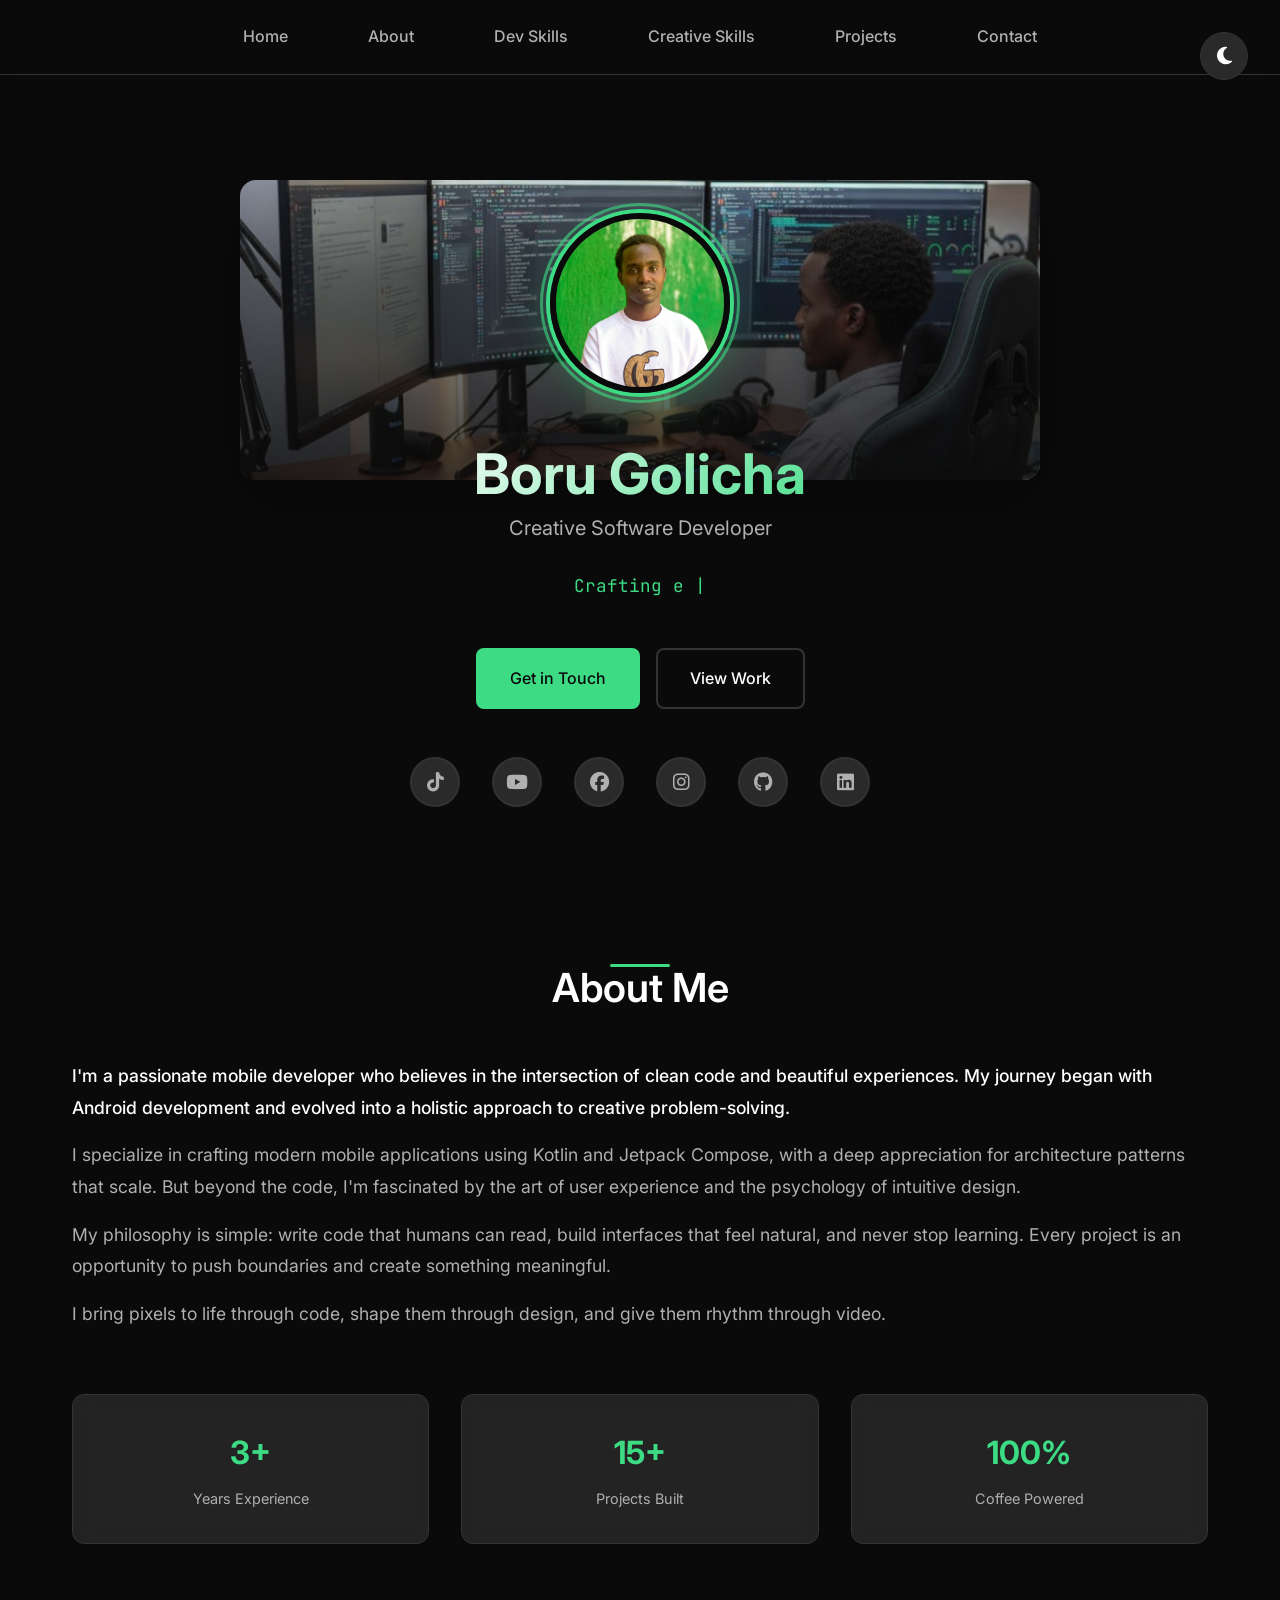
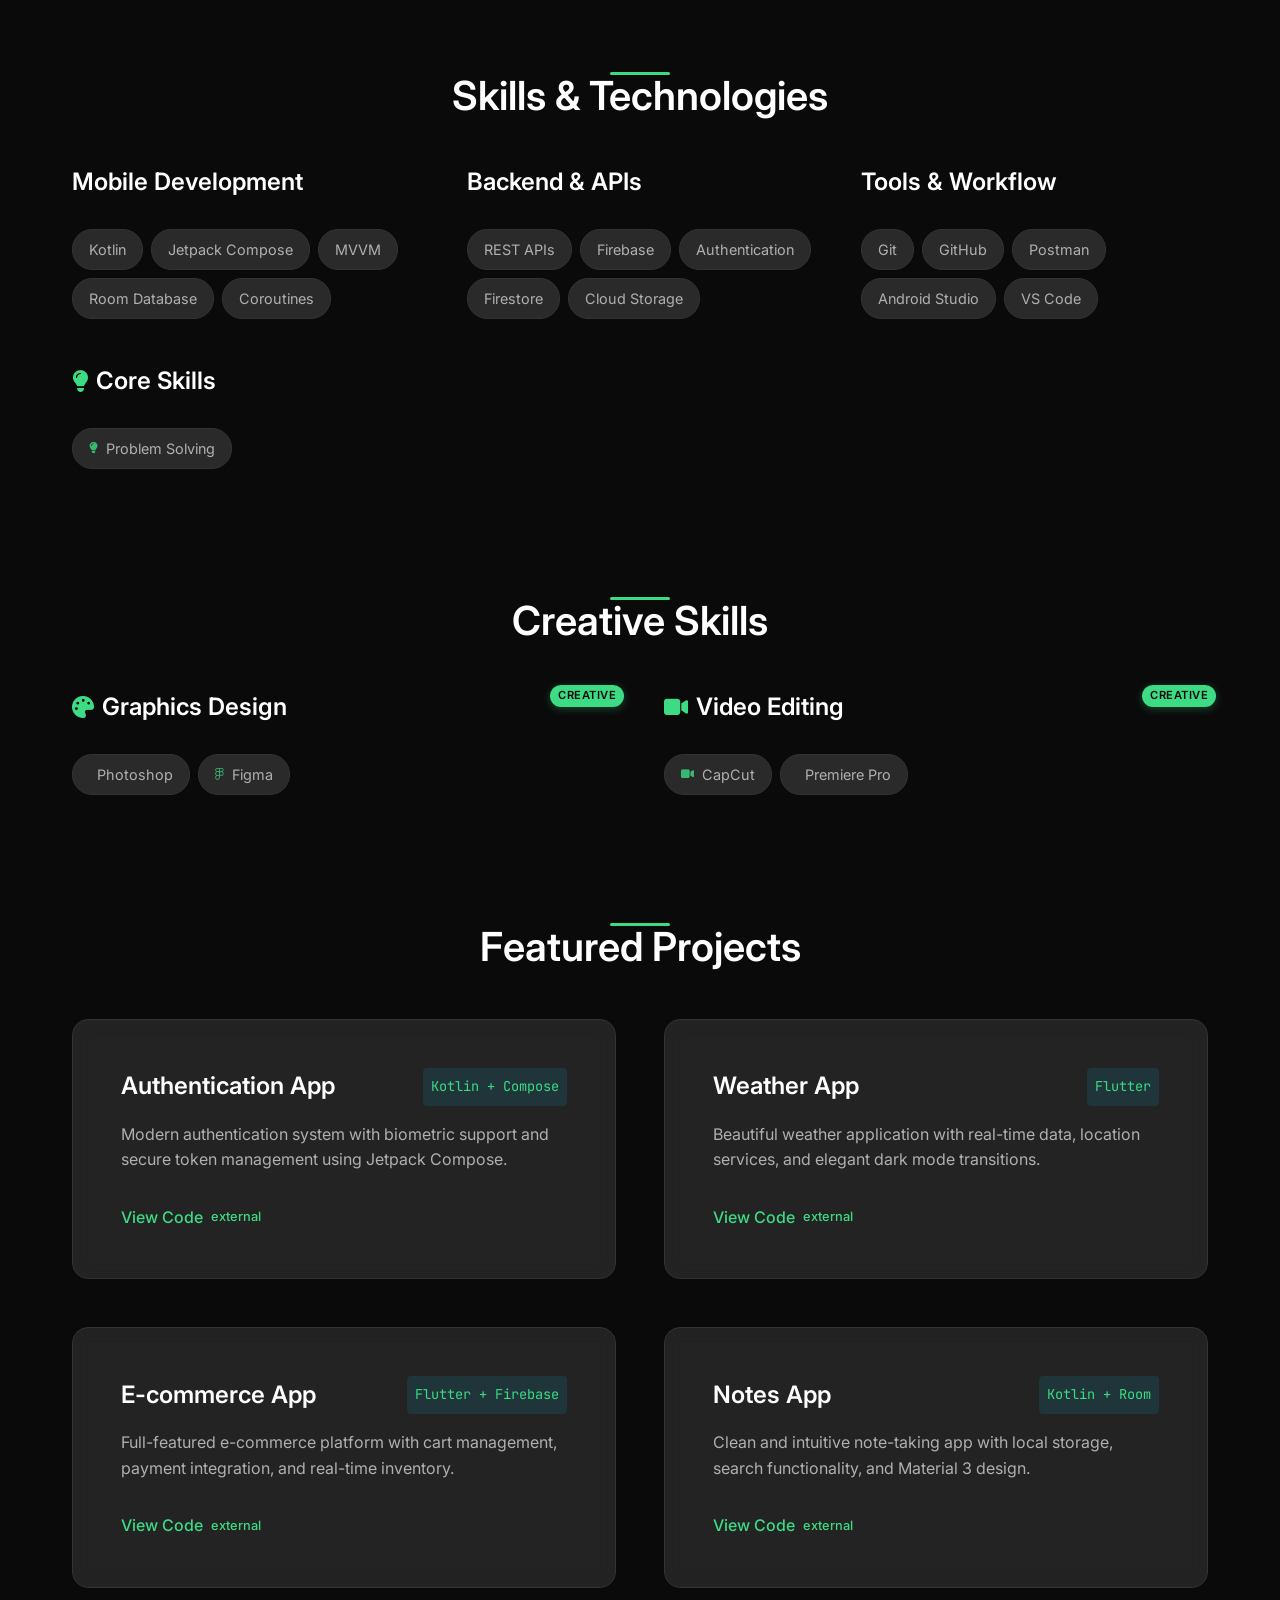
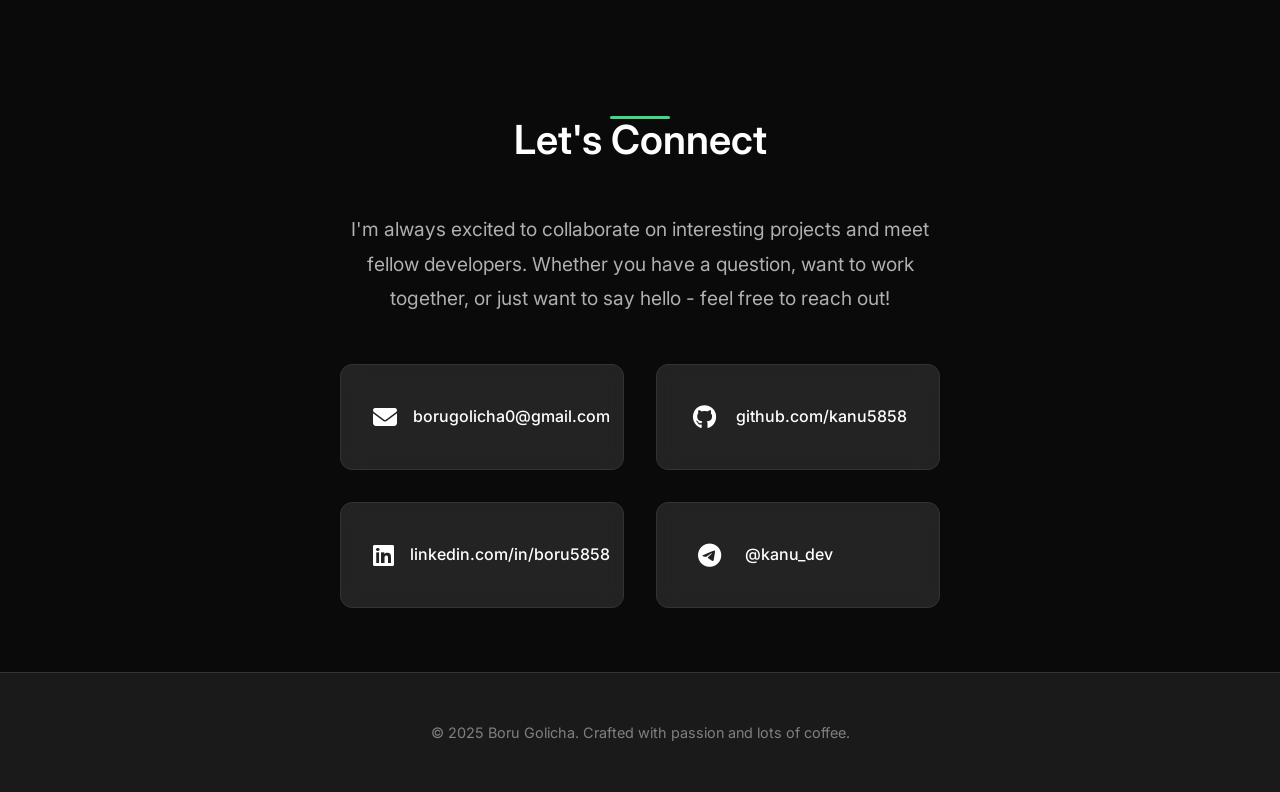
==== commit a7719338: "Updated telegram username" ====
--- a/index.html
+++ b/index.html
@@ -273,7 +273,7 @@
                         </a>
                         <a href="https://t.me/kanu5858" class="contact-link" target="_blank" rel="noopener">
                             <i class="fab fa-telegram contact-icon"></i>
-                            <span class="contact-text">@kanu5858</span>
+                            <span class="contact-text">@kanu_dev</span>
                         </a>
                     </div>
                 </div>
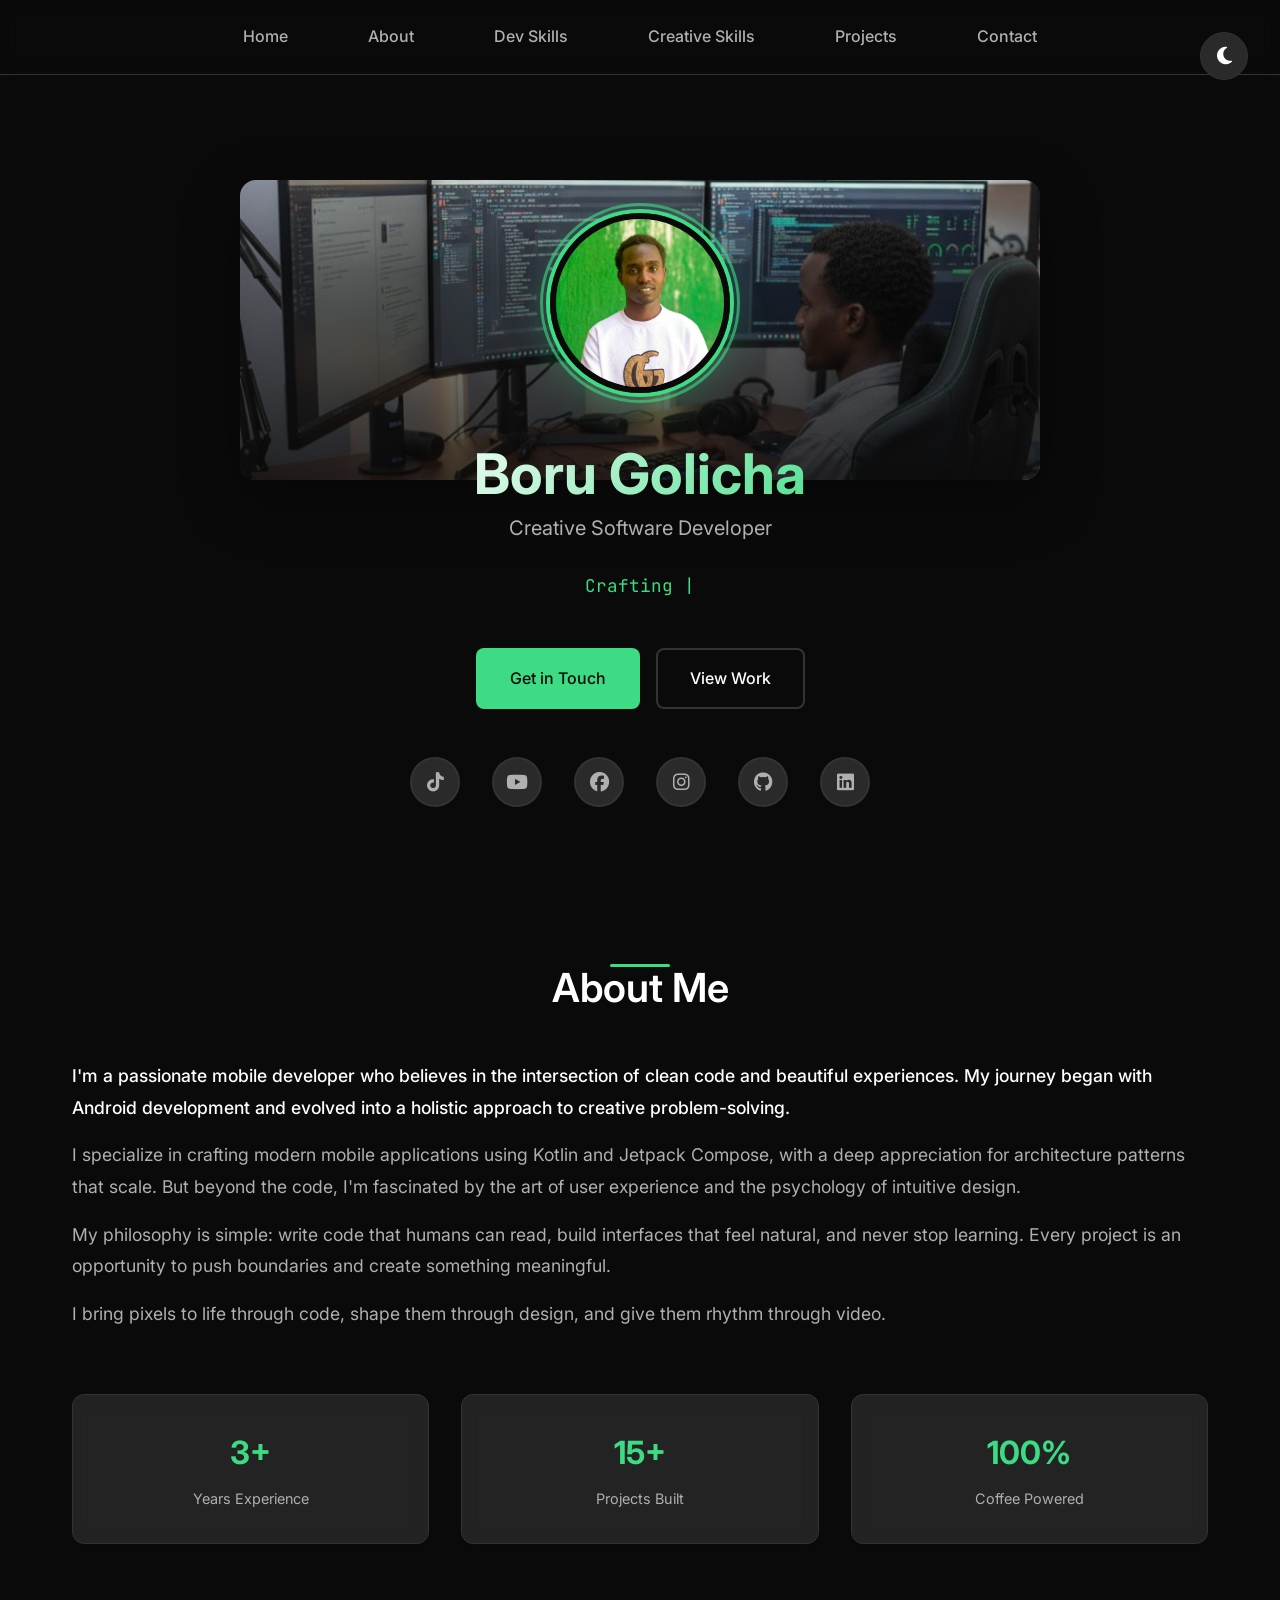
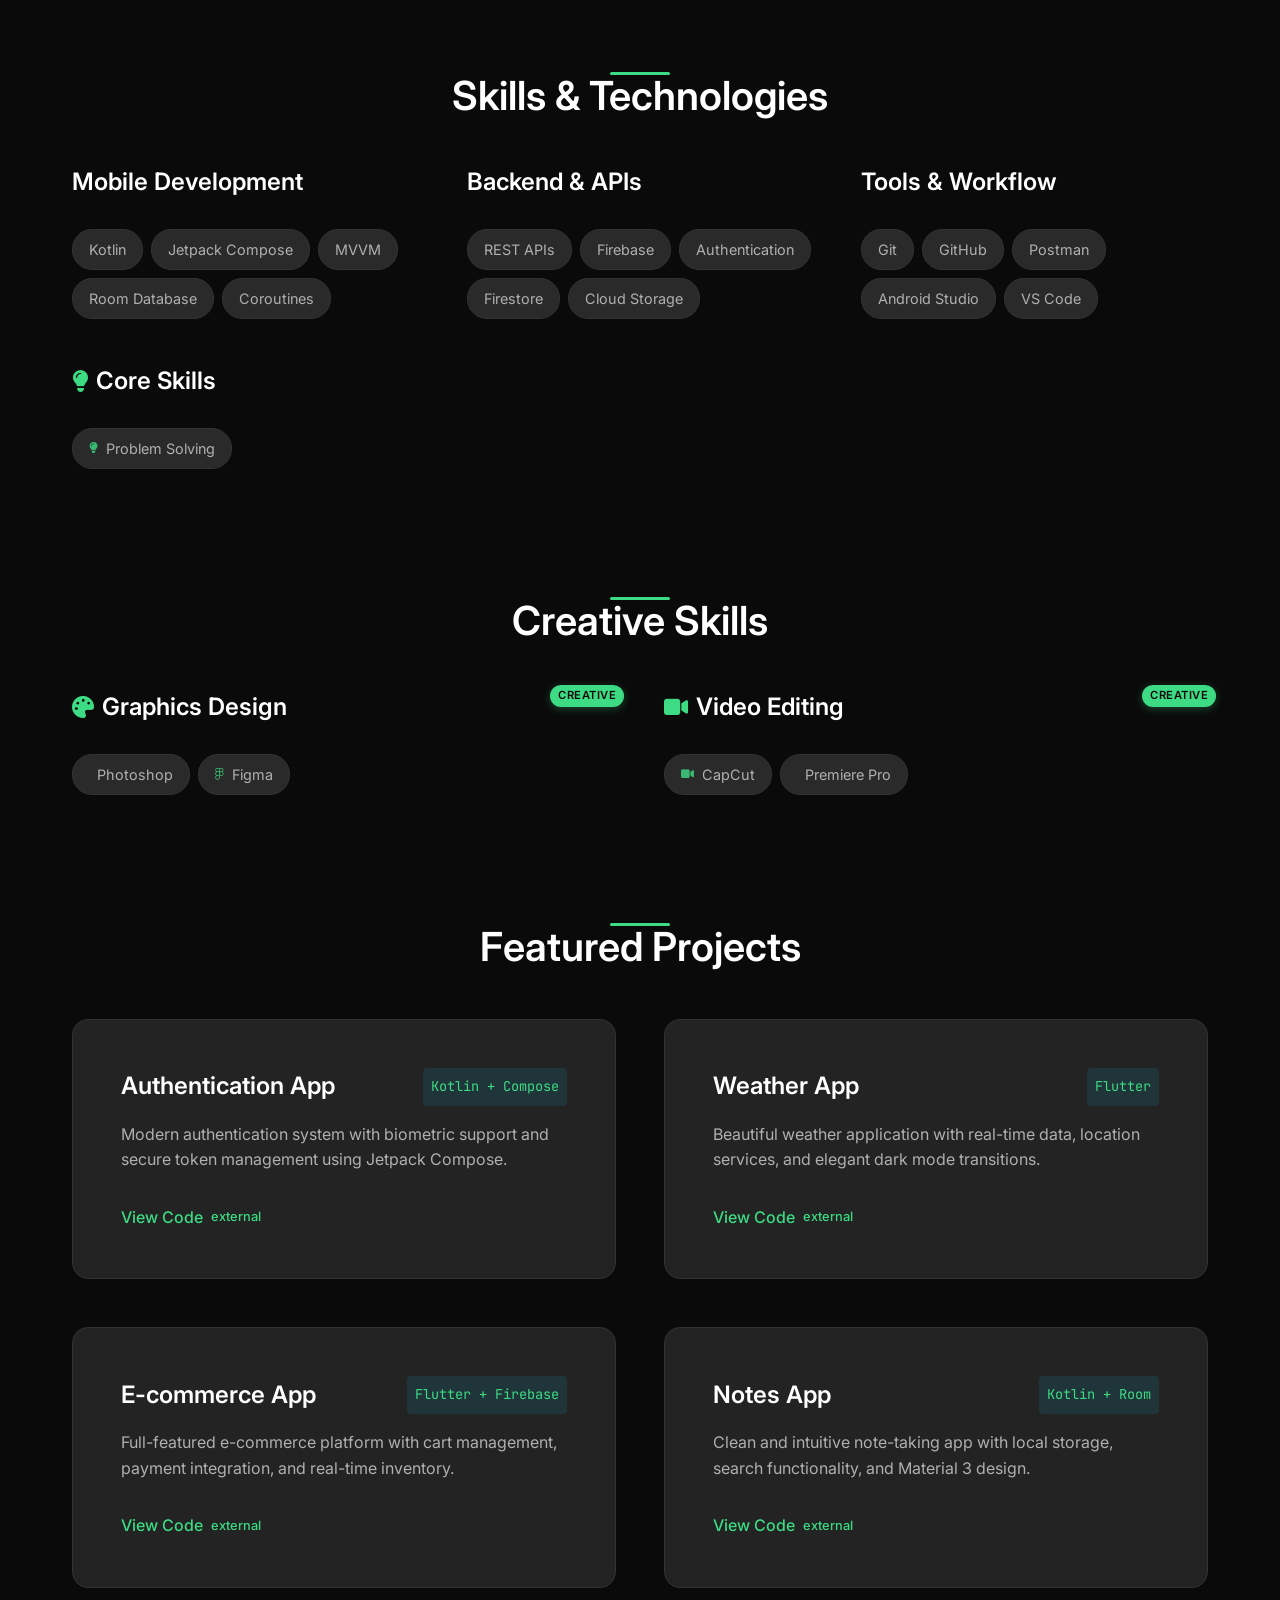
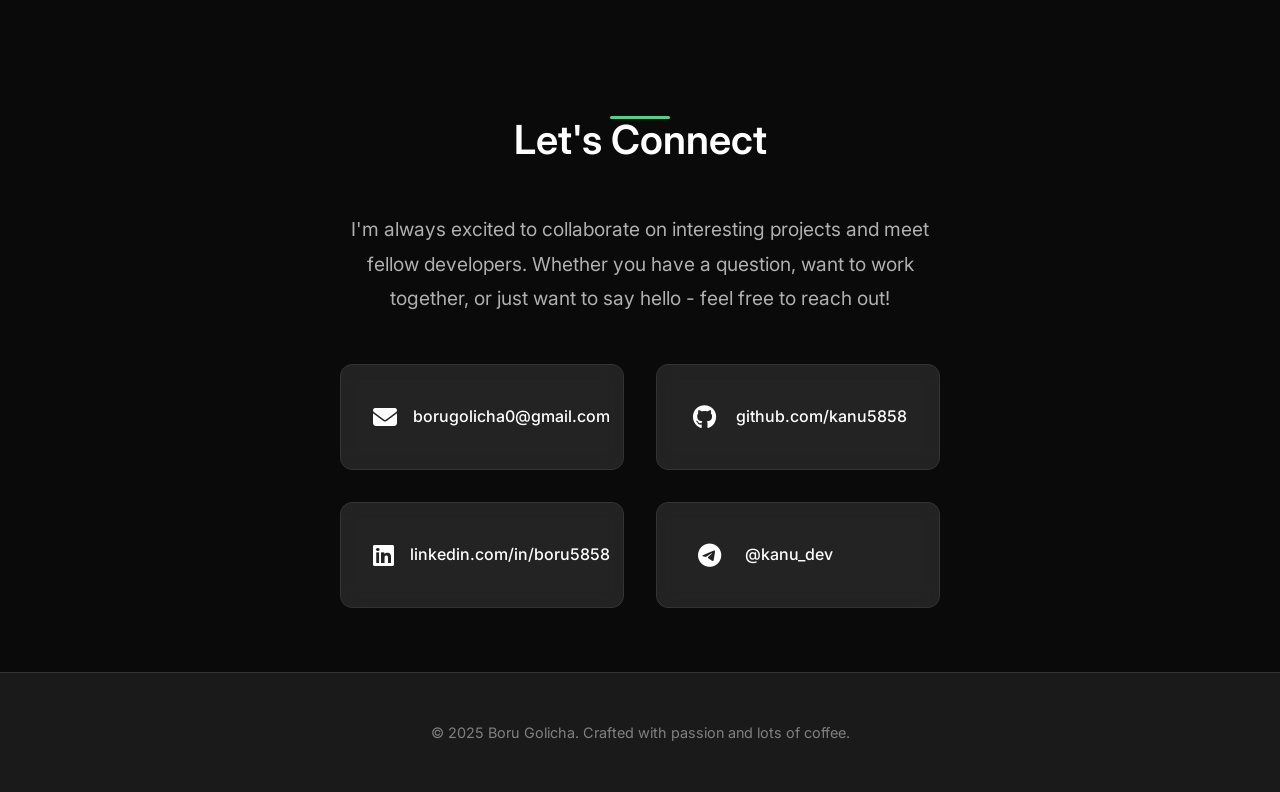
==== commit f73d7808: "Added favicon" ====
--- a/index.html
+++ b/index.html
@@ -9,6 +9,7 @@
     <link href="https://fonts.googleapis.com/css2?family=Inter:wght@300;400;500;600;700&family=JetBrains+Mono:wght@400;500&display=swap" rel="stylesheet">
     <link rel="stylesheet" href="https://cdnjs.cloudflare.com/ajax/libs/font-awesome/6.5.1/css/all.min.css">
     <link rel="stylesheet" href="style.css">
+    <link rel="icon" type="image/png" href="favicon.png">
 </head>
 <body>
     <div class="cursor-glow"></div>
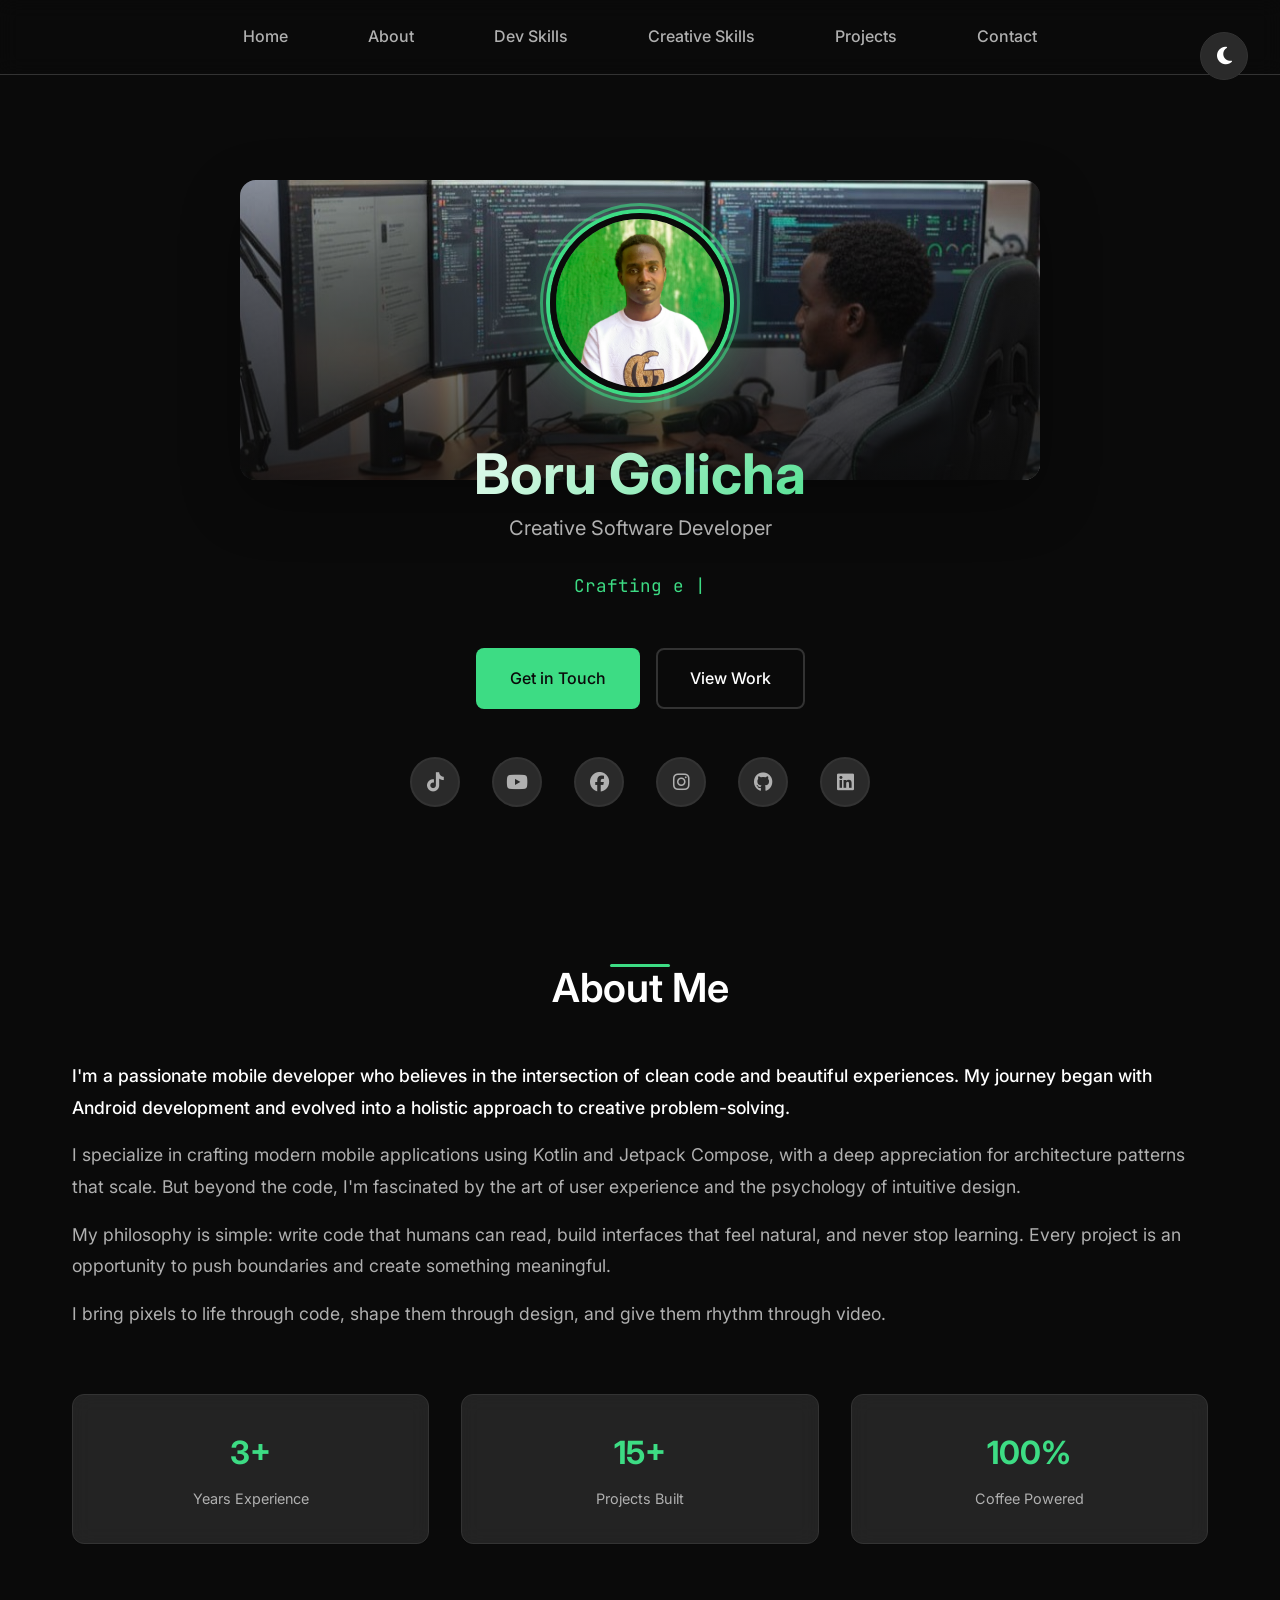
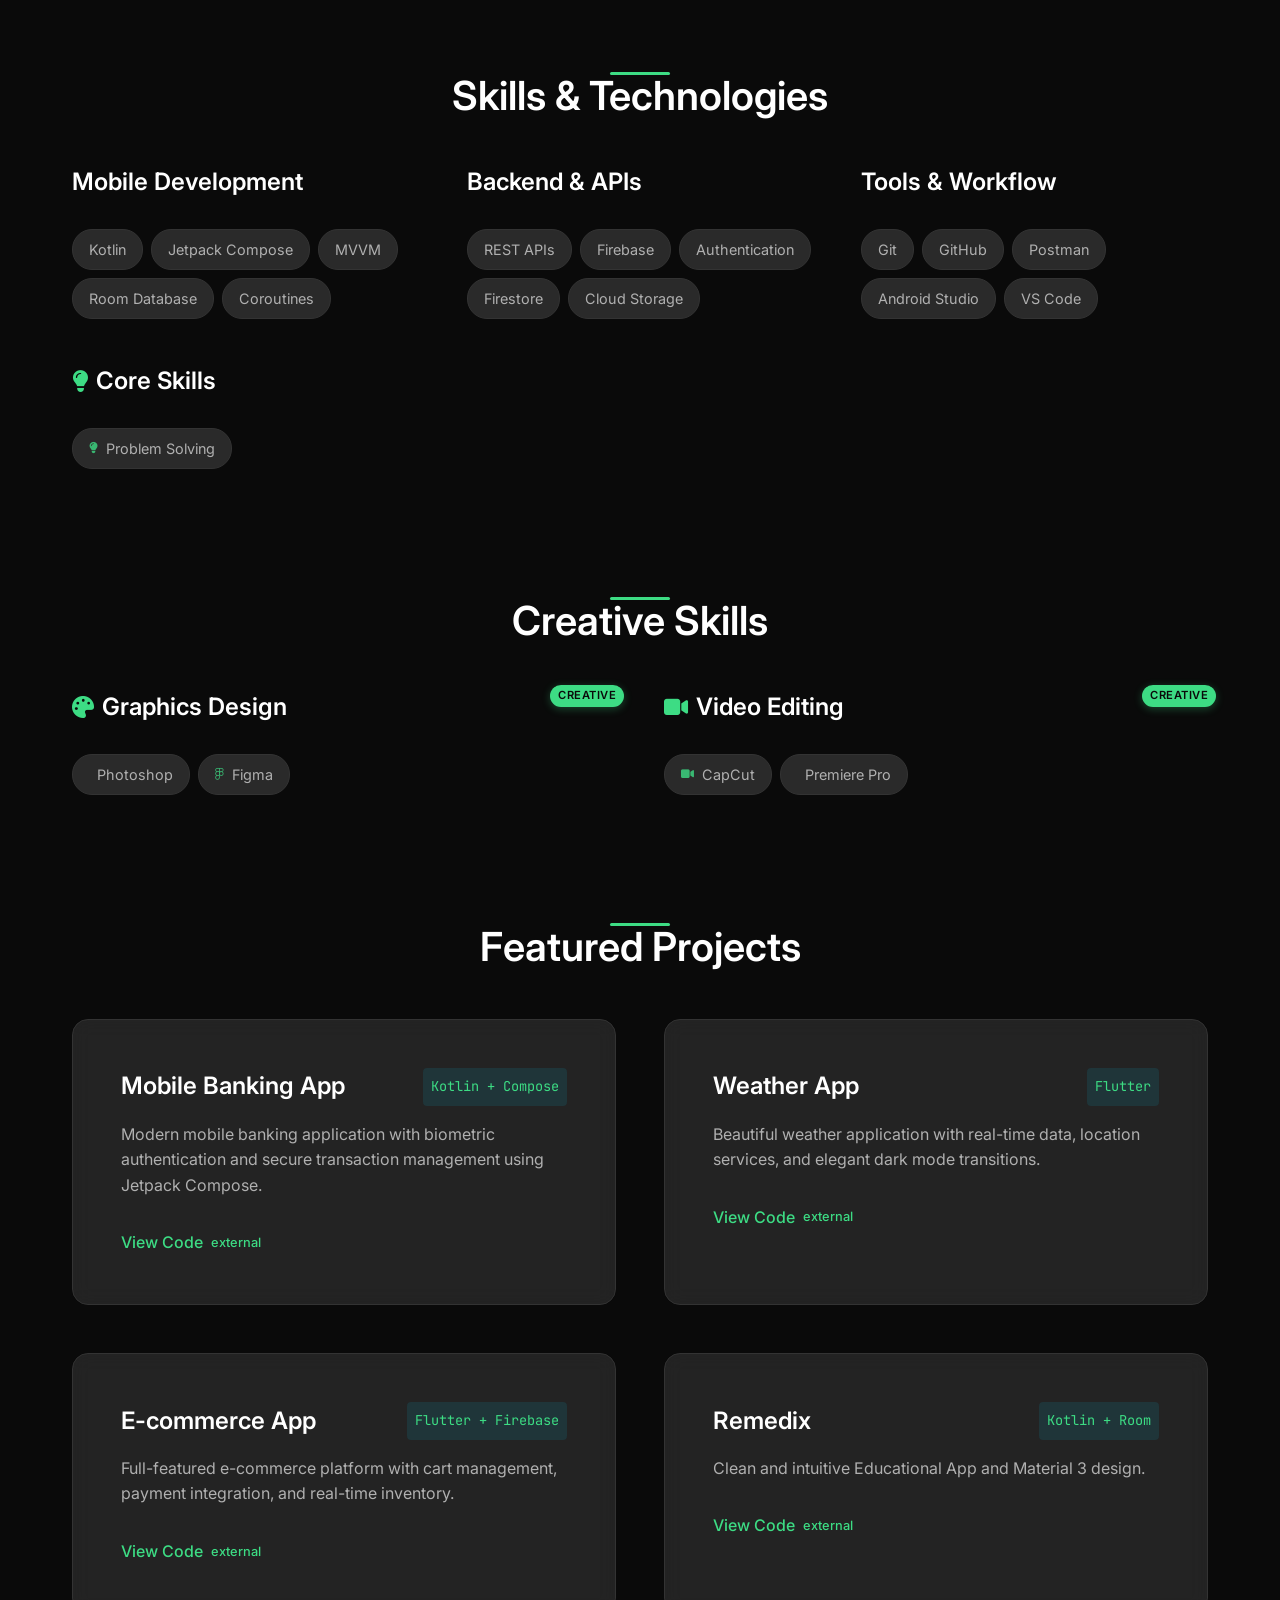
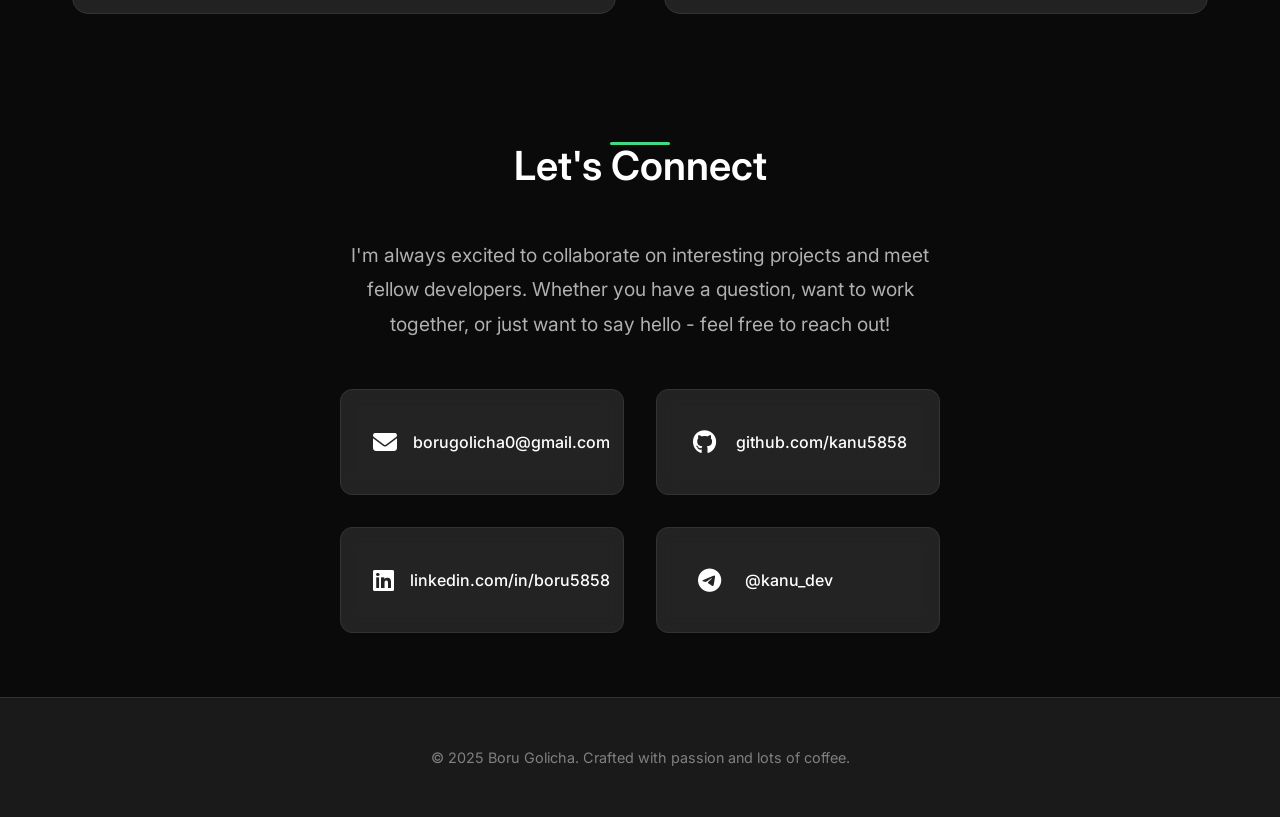
==== commit e8e3aa78: "Updated project" ====
--- a/index.html
+++ b/index.html
@@ -194,10 +194,10 @@
                 <div class="projects-grid">
                     <article class="project-card">
                         <div class="project-header">
-                            <h3>Authentication App</h3>
+                            <h3>Mobile Banking App</h3>
                             <span class="project-tech">Kotlin + Compose</span>
                         </div>
-                        <p>Modern authentication system with biometric support and secure token management using Jetpack Compose.</p>
+                        <p>Modern mobile banking application with biometric authentication and secure transaction management using Jetpack Compose.</p>
                         <div class="project-links">
                             <a href="https://github.com/kanu5858/Android-Auth-App.git" class="project-link" target="_blank" rel="noopener">
                                 <span>View Code</span>
@@ -236,10 +236,10 @@
 
                     <article class="project-card">
                         <div class="project-header">
-                            <h3>Notes App</h3>
+                            <h3>Remedix</h3>
                             <span class="project-tech">Kotlin + Room</span>
                         </div>
-                        <p>Clean and intuitive note-taking app with local storage, search functionality, and Material 3 design.</p>
+                        <p>Clean and intuitive Educational App and Material 3 design.</p>
                         <div class="project-links">
                             <a href="https://github.com/kanu5858/notes-app" class="project-link" target="_blank" rel="noopener">
                                 <span>View Code</span>
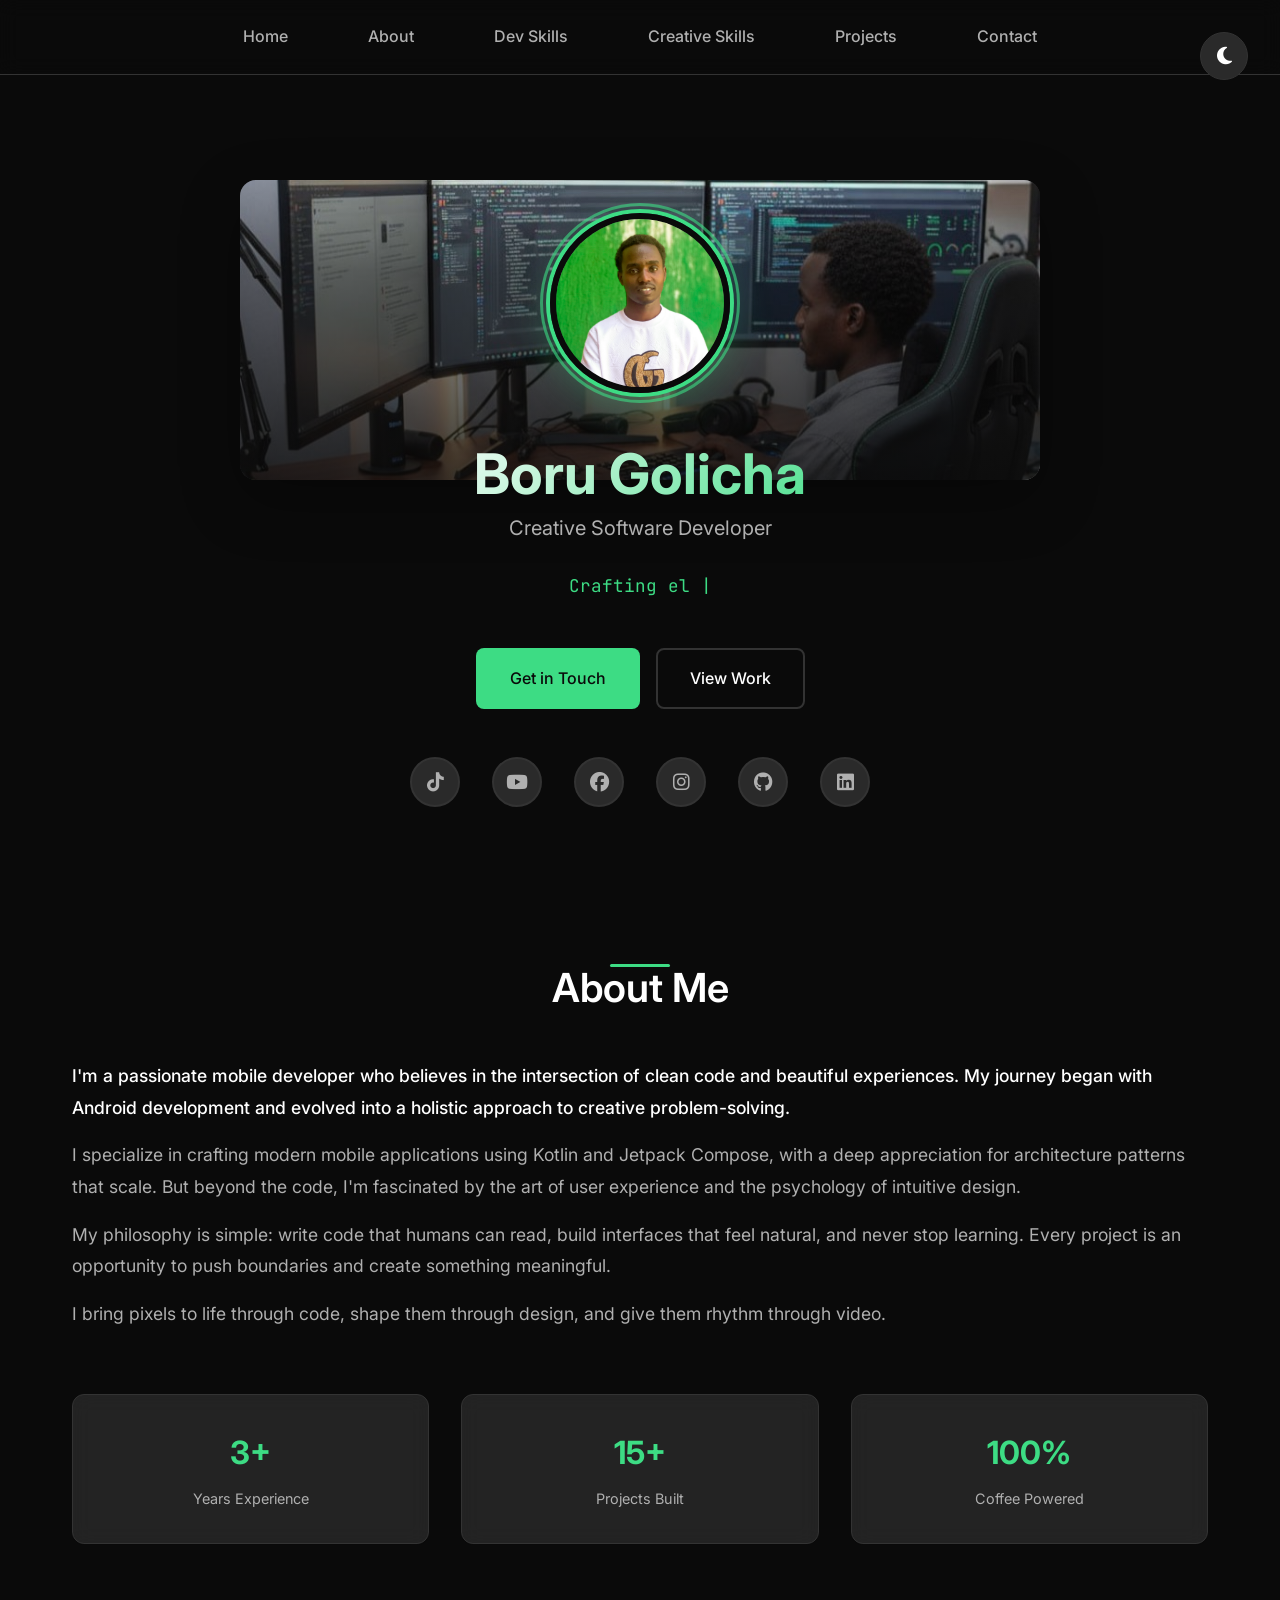
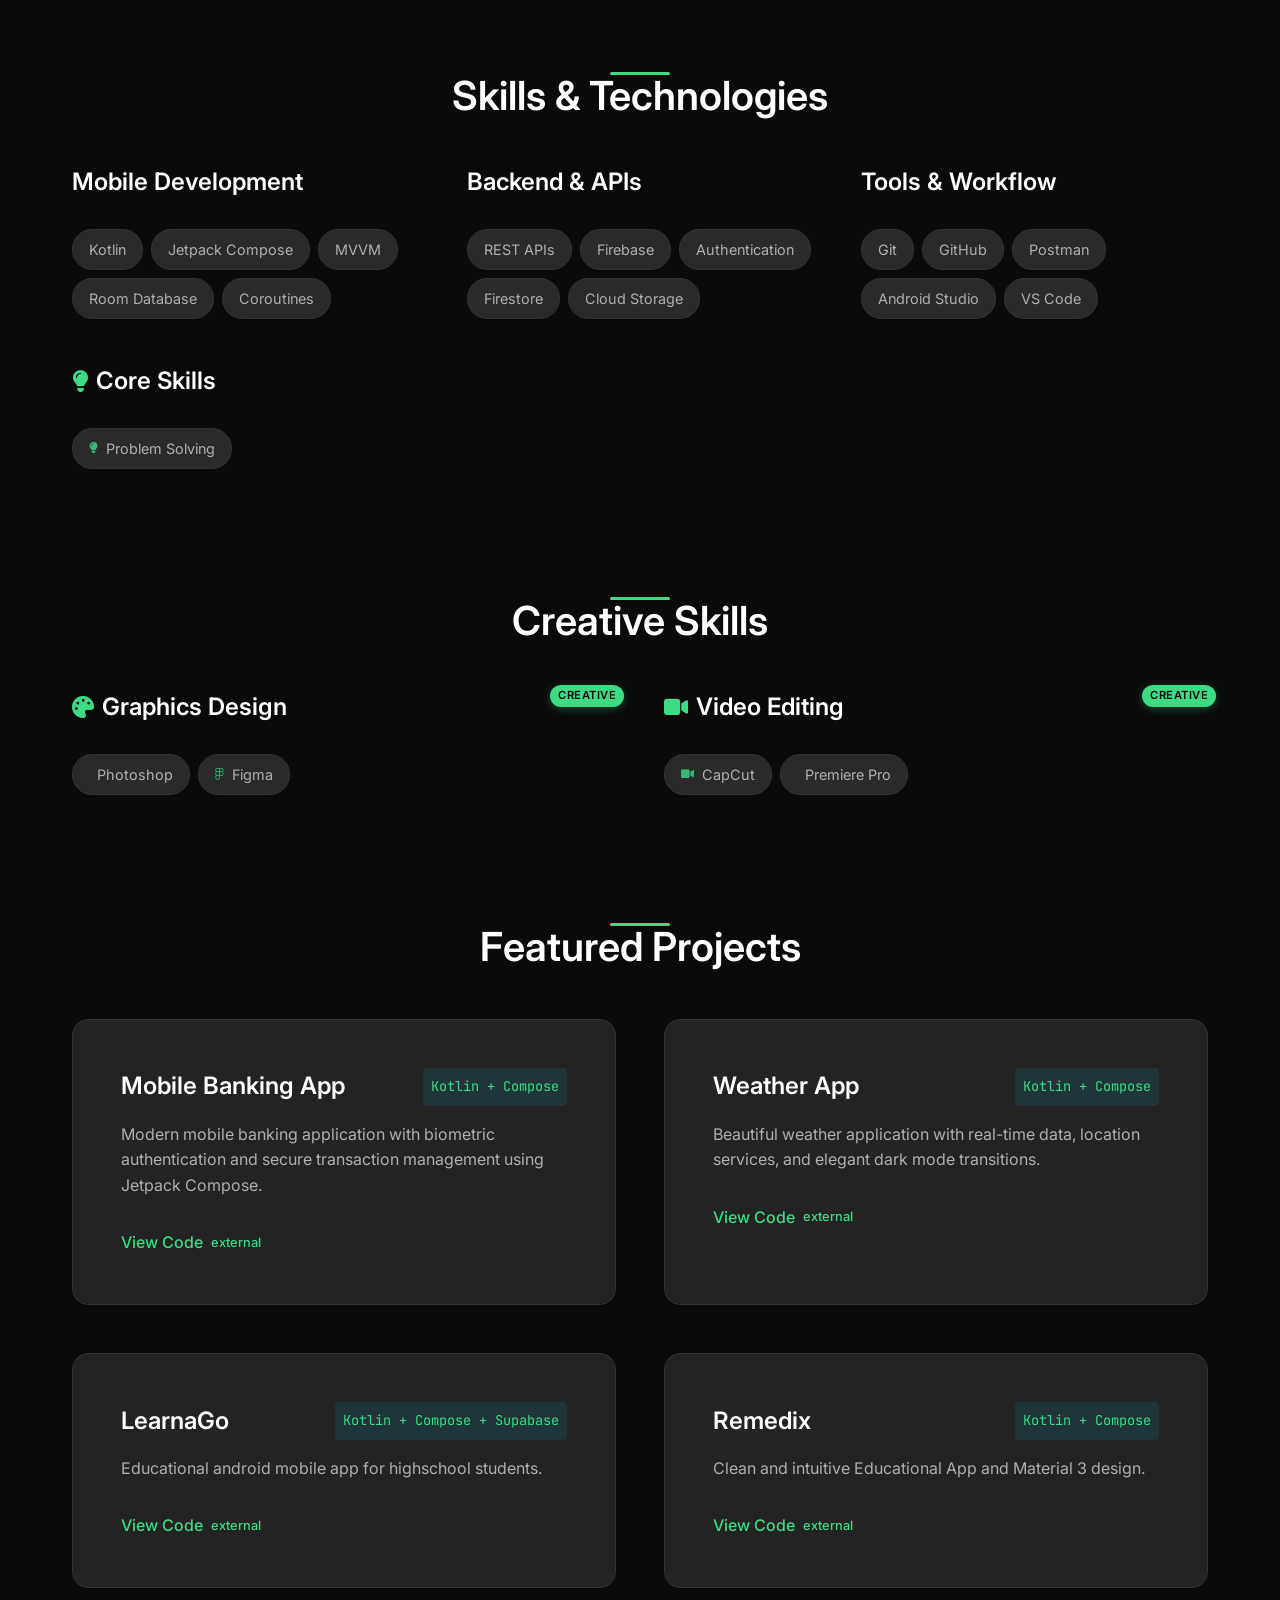
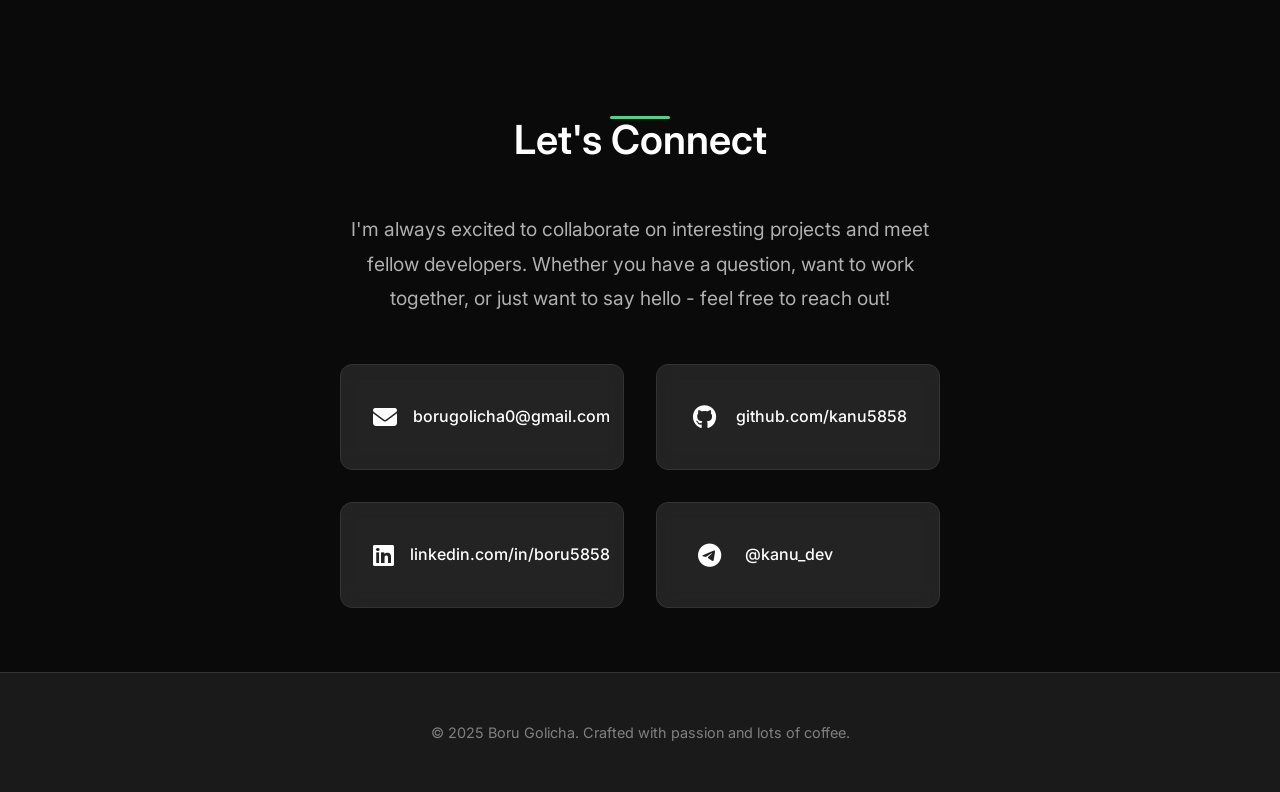
==== commit 46f59fa5: "Updated project repo links" ====
--- a/index.html
+++ b/index.html
@@ -209,25 +209,25 @@
                     <article class="project-card">
                         <div class="project-header">
                             <h3>Weather App</h3>
-                            <span class="project-tech">Flutter</span>
+                            <span class="project-tech">Kotlin + Compose</span>
                         </div>
                         <p>Beautiful weather application with real-time data, location services, and elegant dark mode transitions.</p>
                         <div class="project-links">
-                            <a href="https://github.com/kanu5858/weather-app" class="project-link" target="_blank" rel="noopener">
-                                <span>View Code</span>
-                                <span>external</span>
-                            </a>
-                        </div>
-                    </article>
-
-                    <article class="project-card">
-                        <div class="project-header">
-                            <h3>E-commerce App</h3>
-                            <span class="project-tech">Flutter + Firebase</span>
-                        </div>
-                        <p>Full-featured e-commerce platform with cart management, payment integration, and real-time inventory.</p>
-                        <div class="project-links">
-                            <a href="https://github.com/kanu5858/ecommerce-app" class="project-link" target="_blank" rel="noopener">
+                            <a href="https://github.com/kanu5858/Wheather-App.git" class="project-link" target="_blank" rel="noopener">
+                                <span>View Code</span>
+                                <span>external</span>
+                            </a>
+                        </div>
+                    </article>
+
+                    <article class="project-card">
+                        <div class="project-header">
+                            <h3>LearnaGo</h3>
+                            <span class="project-tech">Kotlin + Compose + Supabase</span>
+                        </div>
+                        <p>Educational android mobile app for highschool students.</p>
+                        <div class="project-links">
+                            <a href="https://github.com/kanu5858/Learna_Go.git" class="project-link" target="_blank" rel="noopener">
                                 <span>View Code</span>
                                 <span>external</span>
                             </a>
@@ -237,11 +237,11 @@
                     <article class="project-card">
                         <div class="project-header">
                             <h3>Remedix</h3>
-                            <span class="project-tech">Kotlin + Room</span>
+                            <span class="project-tech">Kotlin + Compose</span>
                         </div>
                         <p>Clean and intuitive Educational App and Material 3 design.</p>
                         <div class="project-links">
-                            <a href="https://github.com/kanu5858/notes-app" class="project-link" target="_blank" rel="noopener">
+                            <a href="https://github.com/kanu5858/Remedix.git" class="project-link" target="_blank" rel="noopener">
                                 <span>View Code</span>
                                 <span>external</span>
                             </a>
